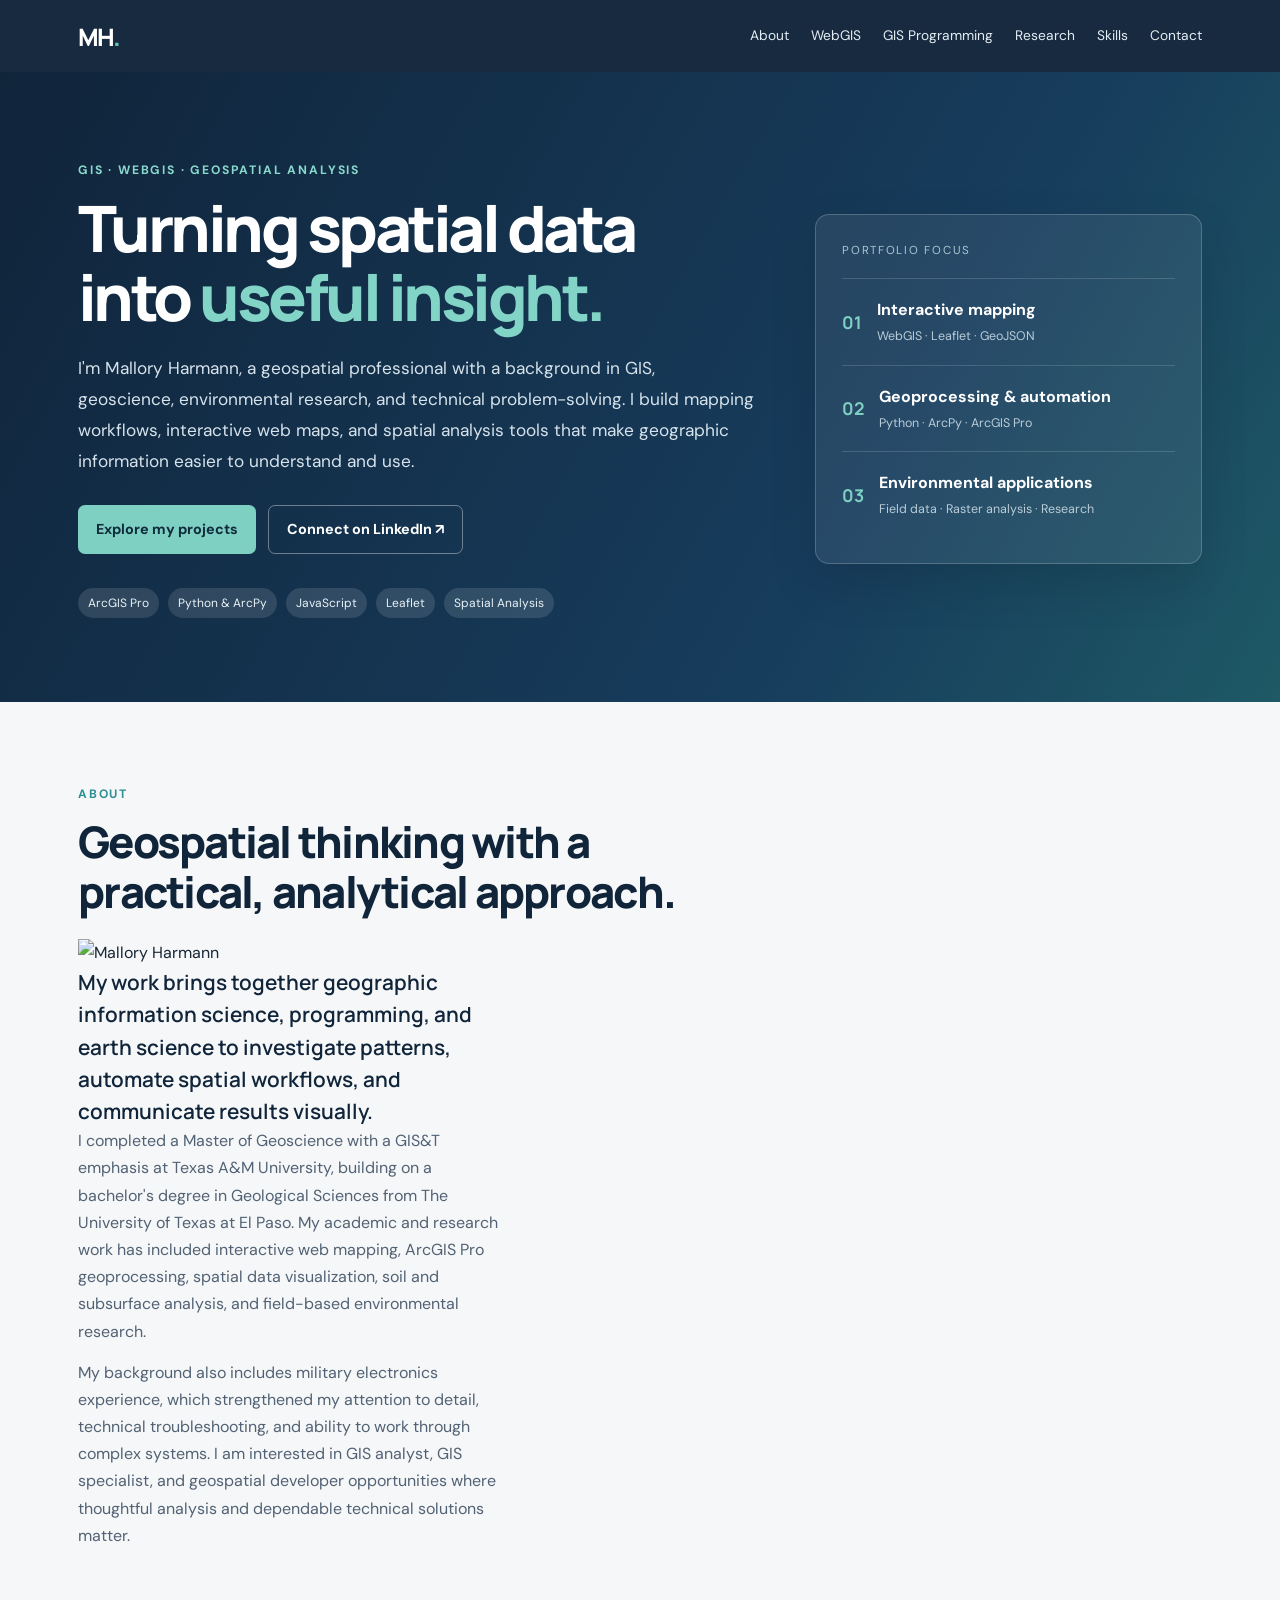
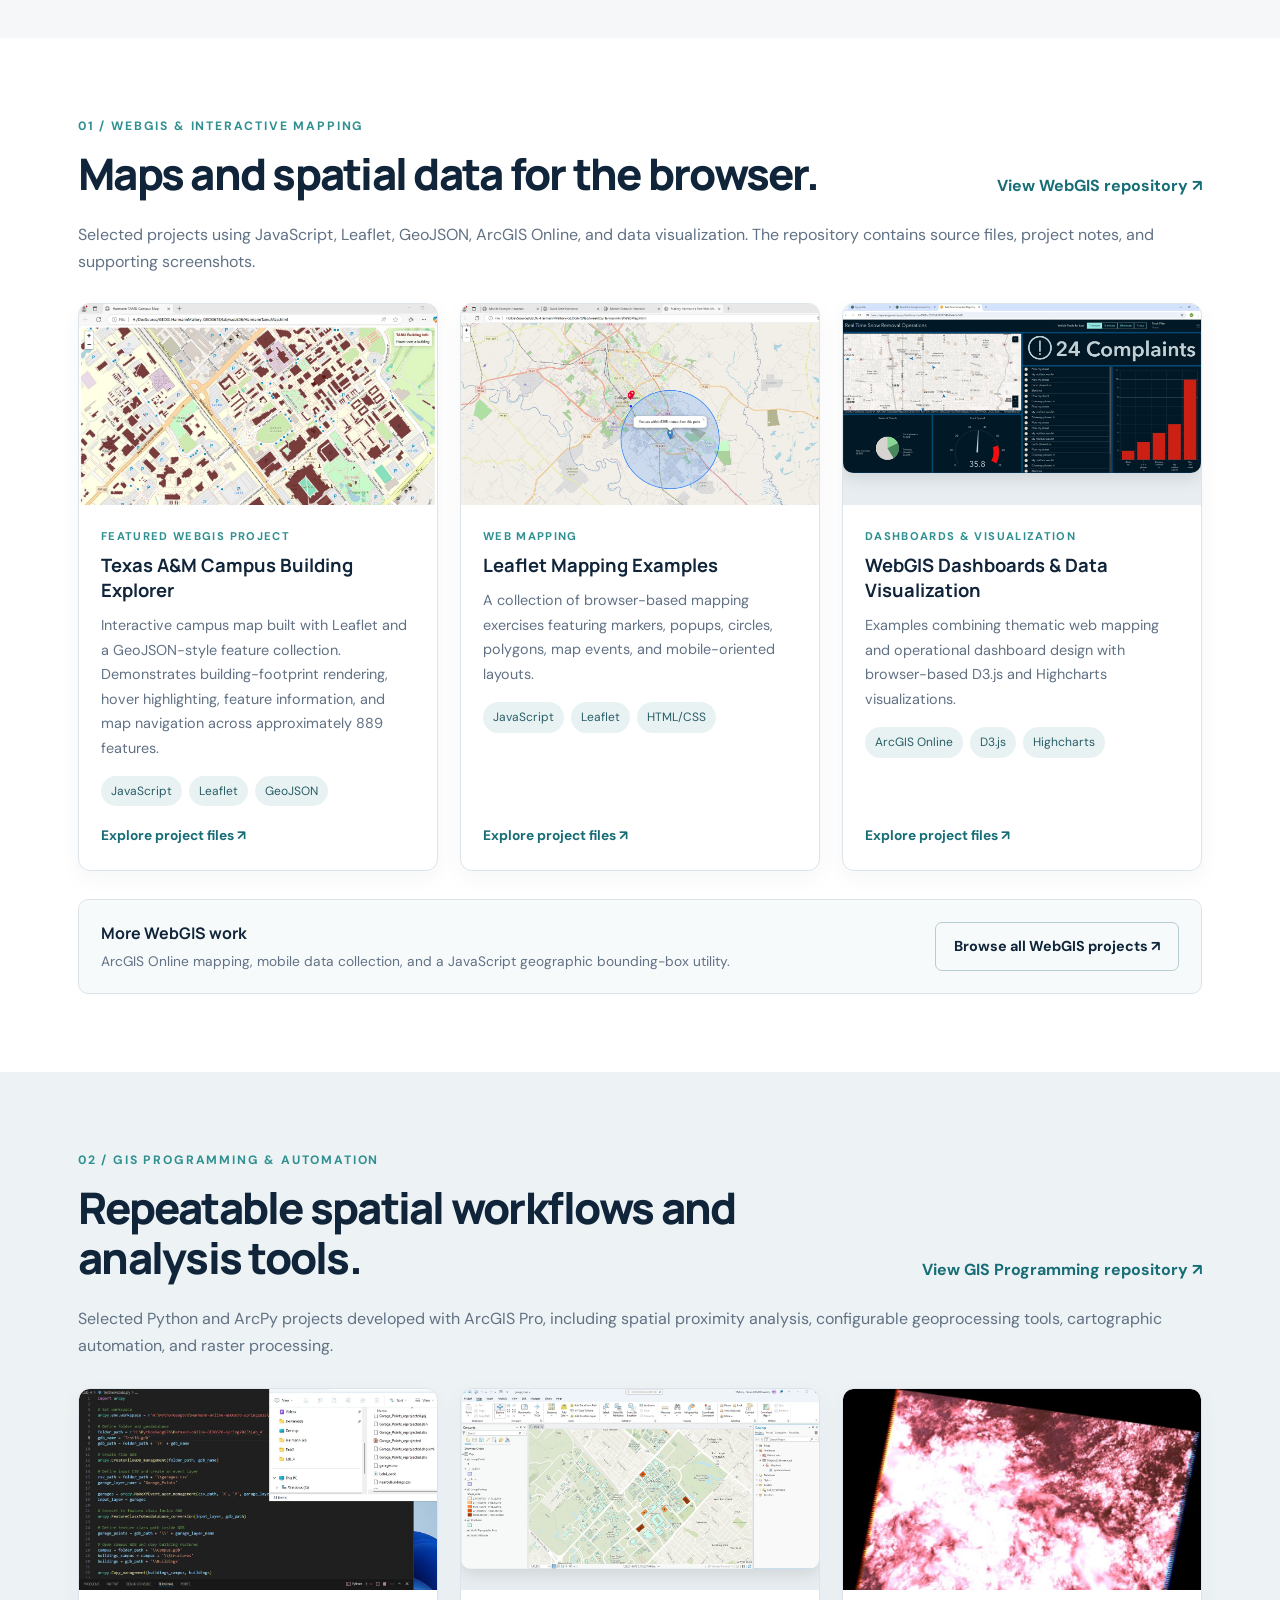
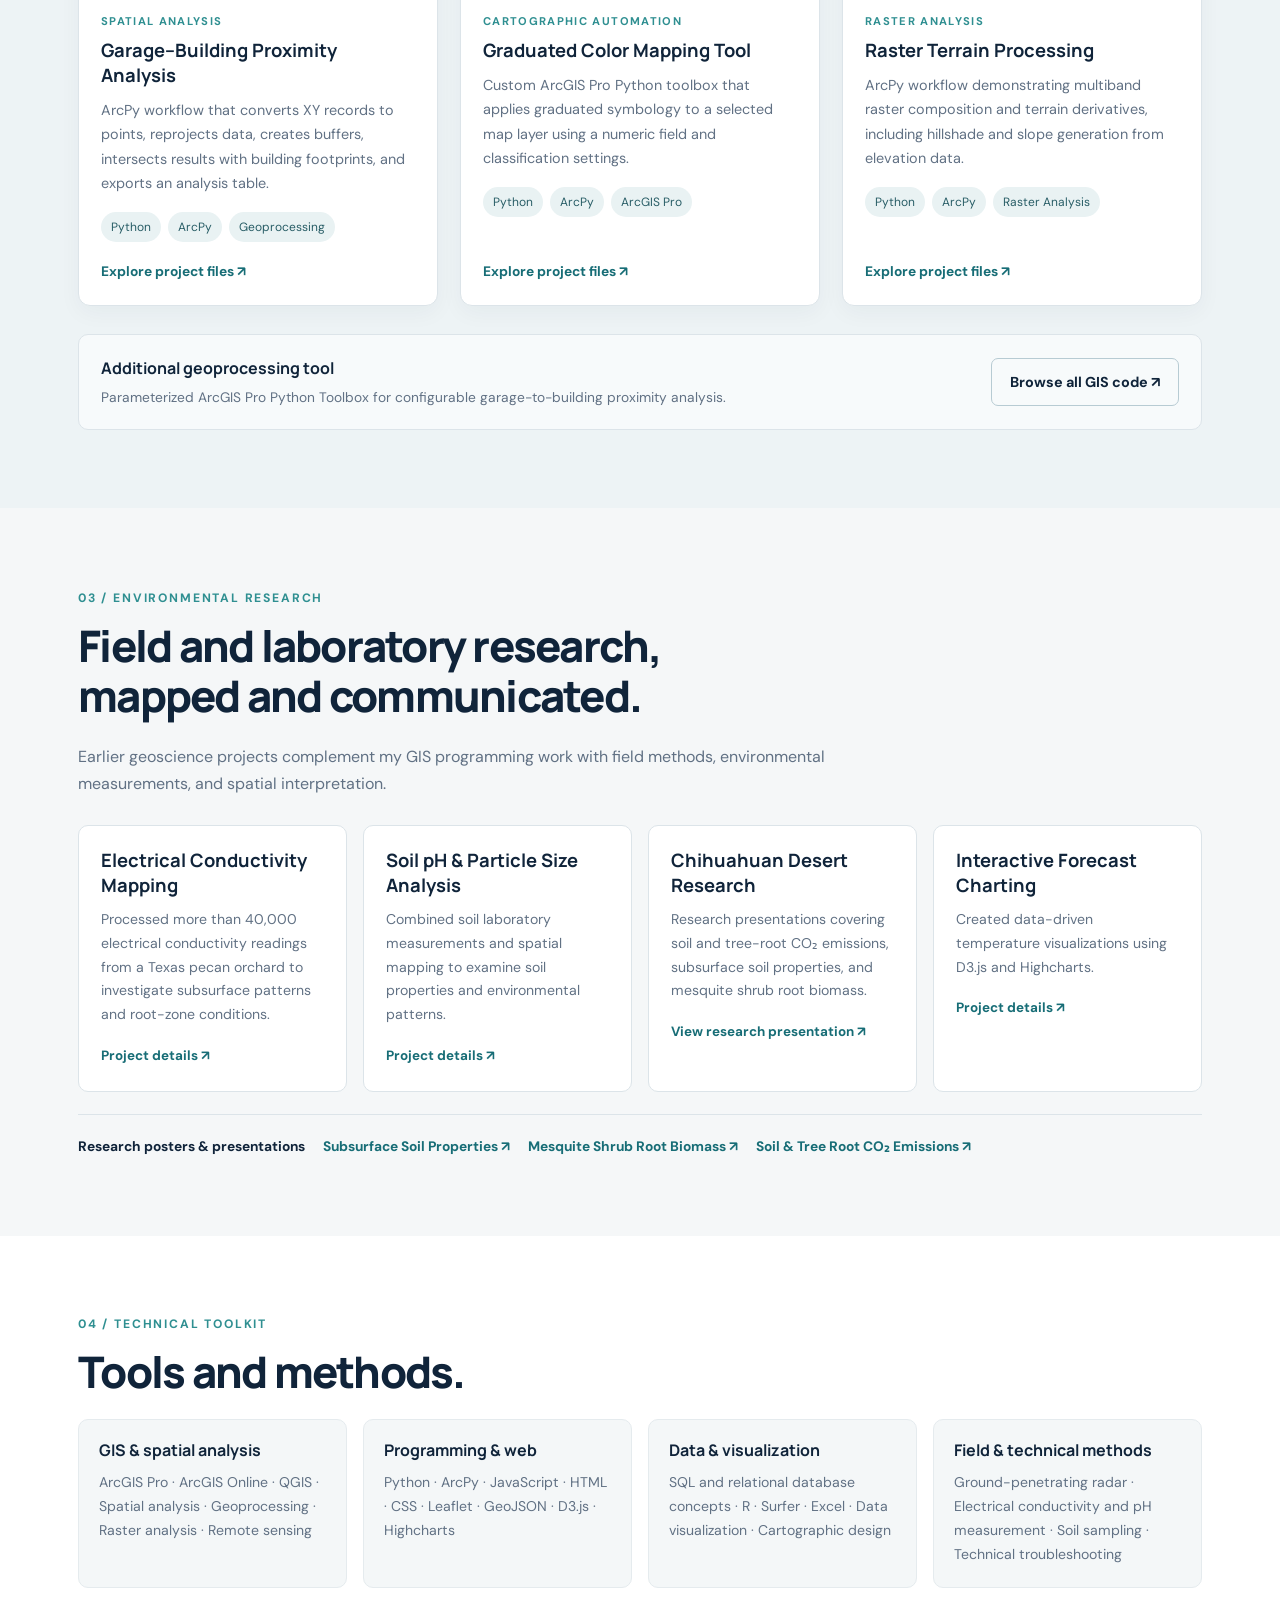
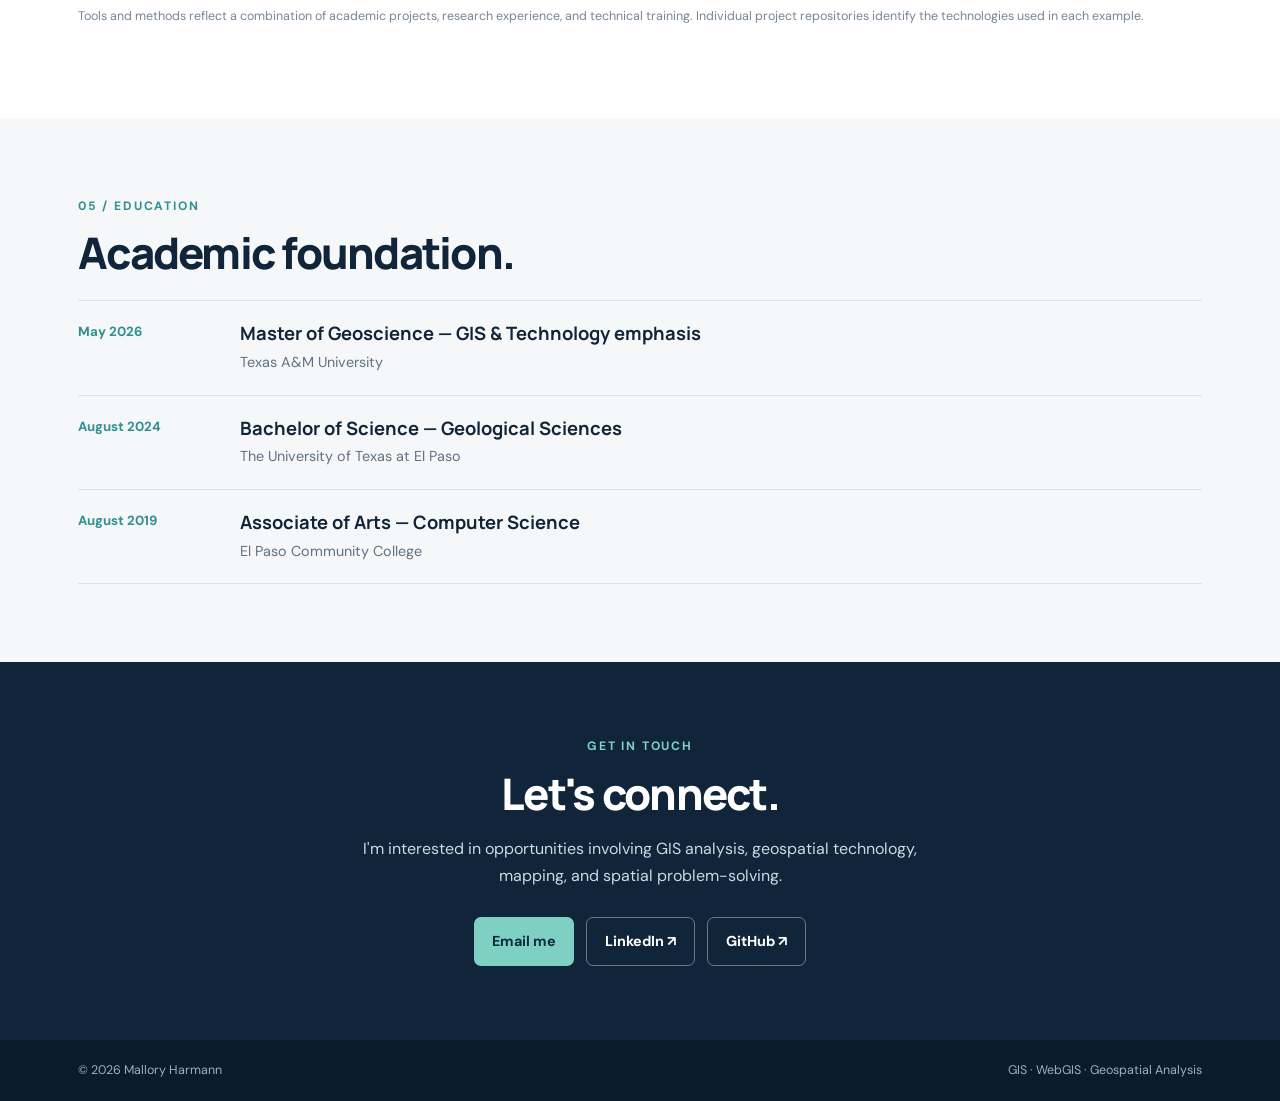
==== index.html @ a175f6d5 "Update index.html" ====
<!DOCTYPE html>
<html lang="en">
<head>
  <meta charset="UTF-8">
  <meta name="viewport" content="width=device-width, initial-scale=1.0">
  <meta name="description" content="Mallory Harmann's GIS, WebGIS, geospatial programming, and environmental research portfolio.">
  <meta name="theme-color" content="#10243a">
  <title>Mallory Harmann | GIS & Geospatial Portfolio</title>
  <link rel="stylesheet" href="style.css">
</head>
<body>
  <a class="skip-link" href="#main">Skip to content</a>
  <header class="site-header">
    <div class="header-inner">
      <a class="brand" href="index.html" aria-label="Mallory Harmann home">MH<span>.</span></a>
      <nav aria-label="Main navigation">
        <a href="#about">About</a>
        <a href="#webgis">WebGIS</a>
        <a href="#programming">GIS Programming</a>
        <a href="#research">Research</a>
        <a href="#skills">Skills</a>
        <a href="#contact">Contact</a>
      </nav>
    </div>
  </header>

  <main id="main">
    <section class="hero">
      <div class="hero-content">
        <p class="eyebrow">GIS · WebGIS · Geospatial Analysis</p>
        <h1>Turning spatial data into <span>useful insight.</span></h1>
        <p class="hero-copy">I'm Mallory Harmann, a geospatial professional with a background in GIS, geoscience, environmental research, and technical problem-solving. I build mapping workflows, interactive web maps, and spatial analysis tools that make geographic information easier to understand and use.</p>
        <div class="hero-actions">
          <a class="button button-primary" href="#webgis">Explore my projects</a>
          <a class="button button-secondary" href="https://www.linkedin.com/in/mallory-harmann-0740b8186" target="_blank" rel="noopener noreferrer">Connect on LinkedIn ↗</a>
        </div>
        <div class="hero-tags" aria-label="Core areas">
          <span>ArcGIS Pro</span><span>Python &amp; ArcPy</span><span>JavaScript</span><span>Leaflet</span><span>Spatial Analysis</span>
        </div>
      </div>
      <div class="hero-panel" aria-label="Portfolio focus areas">
        <div class="panel-kicker">Portfolio focus</div>
        <div class="focus-item"><span class="focus-number">01</span><div><strong>Interactive mapping</strong><small>WebGIS · Leaflet · GeoJSON</small></div></div>
        <div class="focus-item"><span class="focus-number">02</span><div><strong>Geoprocessing &amp; automation</strong><small>Python · ArcPy · ArcGIS Pro</small></div></div>
        <div class="focus-item"><span class="focus-number">03</span><div><strong>Environmental applications</strong><small>Field data · Raster analysis · Research</small></div></div>
      </div>
    </section>

    <section class="section about-section" id="about">
      <div class="section-heading">
        <p class="eyebrow">About</p>
        <h2>Geospatial thinking with a practical, analytical approach.</h2>
      </div>
      <div class="about-grid">
        <div class="about-intro">
          <img
            src="images/mallory.harmann.png"
            alt="Mallory Harmann"
            class="profile-photo"
          >
        <p class="lead">My work brings together geographic information science, programming, and earth science to investigate patterns, automate spatial workflows, and communicate results visually.</p>
        <div class="about-detail">
          <p>I completed a Master of Geoscience with a GIS&amp;T emphasis at Texas A&amp;M University, building on a bachelor's degree in Geological Sciences from The University of Texas at El Paso. My academic and research work has included interactive web mapping, ArcGIS Pro geoprocessing, spatial data visualization, soil and subsurface analysis, and field-based environmental research.</p>
          <p>My background also includes military electronics experience, which strengthened my attention to detail, technical troubleshooting, and ability to work through complex systems. I am interested in GIS analyst, GIS specialist, and geospatial developer opportunities where thoughtful analysis and dependable technical solutions matter.</p>
        </div>
      </div>
    </section>

    <section class="section portfolio-section" id="webgis">
      <div class="section-heading section-heading-row">
        <div><p class="eyebrow">01 / WebGIS &amp; interactive mapping</p><h2>Maps and spatial data for the browser.</h2></div>
        <a class="text-link" href="https://github.com/iammalloryrose/Mallory_Harmann_Webgis_Portfolio" target="_blank" rel="noopener noreferrer">View WebGIS repository ↗</a>
      </div>
      <p class="section-intro">Selected projects using JavaScript, Leaflet, GeoJSON, ArcGIS Online, and data visualization. The repository contains source files, project notes, and supporting screenshots.</p>
      <div class="project-grid">
        <article class="project-card project-card-featured">
          <a class="project-image" href="https://github.com/iammalloryrose/Mallory_Harmann_Webgis_Portfolio/tree/main/mallory-harmann-webgis-portfolio/projects/03-campus-building-explorer" target="_blank" rel="noopener noreferrer">
            <img src="images/portfolio/campus-building-explorer.jpg" alt="Interactive map showing Texas A&amp;M campus building footprints">
          </a>
          <div class="project-body"><p class="card-type">Featured WebGIS project</p><h3>Texas A&amp;M Campus Building Explorer</h3>
            <p>Interactive campus map built with Leaflet and a GeoJSON-style feature collection. Demonstrates building-footprint rendering, hover highlighting, feature information, and map navigation across approximately 889 features.</p>
            <div class="tech-list"><span>JavaScript</span><span>Leaflet</span><span>GeoJSON</span></div>
            <a class="card-link" href="https://github.com/iammalloryrose/Mallory_Harmann_Webgis_Portfolio/tree/main/mallory-harmann-webgis-portfolio/projects/03-campus-building-explorer" target="_blank" rel="noopener noreferrer">Explore project files ↗</a>
          </div>
        </article>
        <article class="project-card">
          <a class="project-image" href="https://github.com/iammalloryrose/Mallory_Harmann_Webgis_Portfolio/tree/main/mallory-harmann-webgis-portfolio/projects/02-leaflet-web-mapping" target="_blank" rel="noopener noreferrer">
            <img src="images/portfolio/leaflet-web-map.jpg" alt="Leaflet web map with interactive geographic features">
          </a>
          <div class="project-body"><p class="card-type">Web mapping</p><h3>Leaflet Mapping Examples</h3>
            <p>A collection of browser-based mapping exercises featuring markers, popups, circles, polygons, map events, and mobile-oriented layouts.</p>
            <div class="tech-list"><span>JavaScript</span><span>Leaflet</span><span>HTML/CSS</span></div>
            <a class="card-link" href="https://github.com/iammalloryrose/Mallory_Harmann_Webgis_Portfolio/tree/main/mallory-harmann-webgis-portfolio/projects/02-leaflet-web-mapping" target="_blank" rel="noopener noreferrer">Explore project files ↗</a>
          </div>
        </article>
        <article class="project-card">
          <a class="project-image" href="https://github.com/iammalloryrose/Mallory_Harmann_Webgis_Portfolio/tree/main/mallory-harmann-webgis-portfolio/projects/04-webgis-dashboards" target="_blank" rel="noopener noreferrer">
            <img src="images/portfolio/webgis-dashboard.jpg" alt="Snow removal operations dashboard with map and charts">
          </a>
          <div class="project-body"><p class="card-type">Dashboards &amp; visualization</p><h3>WebGIS Dashboards &amp; Data Visualization</h3>
            <p>Examples combining thematic web mapping and operational dashboard design with browser-based D3.js and Highcharts visualizations.</p>
            <div class="tech-list"><span>ArcGIS Online</span><span>D3.js</span><span>Highcharts</span></div>
            <a class="card-link" href="https://github.com/iammalloryrose/Mallory_Harmann_Webgis_Portfolio/tree/main/mallory-harmann-webgis-portfolio/projects/04-webgis-dashboards" target="_blank" rel="noopener noreferrer">Explore project files ↗</a>
          </div>
        </article>
      </div>
      <div class="repo-strip"><div><strong>More WebGIS work</strong><p>ArcGIS Online mapping, mobile data collection, and a JavaScript geographic bounding-box utility.</p></div><a class="button button-outline" href="https://github.com/iammalloryrose/Mallory_Harmann_Webgis_Portfolio" target="_blank" rel="noopener noreferrer">Browse all WebGIS projects ↗</a></div>
    </section>

    <section class="section programming-section" id="programming">
      <div class="section-heading section-heading-row">
        <div><p class="eyebrow">02 / GIS programming &amp; automation</p><h2>Repeatable spatial workflows and analysis tools.</h2></div>
        <a class="text-link" href="https://github.com/iammalloryrose/Mallory_Harmann_GIS_Programming" target="_blank" rel="noopener noreferrer">View GIS Programming repository ↗</a>
      </div>
      <p class="section-intro">Selected Python and ArcPy projects developed with ArcGIS Pro, including spatial proximity analysis, configurable geoprocessing tools, cartographic automation, and raster processing.</p>
      <div class="project-grid">
        <article class="project-card">
          <a class="project-image" href="https://github.com/iammalloryrose/Mallory_Harmann_GIS_Programming/tree/main/mallory-harmann-gis-programming/projects/01-garage-building-proximity" target="_blank" rel="noopener noreferrer">
            <img src="images/portfolio/garage-proximity-analysis.jpg" alt="ArcGIS Pro garage-to-building proximity analysis results">
          </a>
          <div class="project-body"><p class="card-type">Spatial analysis</p><h3>Garage–Building Proximity Analysis</h3>
            <p>ArcPy workflow that converts XY records to points, reprojects data, creates buffers, intersects results with building footprints, and exports an analysis table.</p>
            <div class="tech-list"><span>Python</span><span>ArcPy</span><span>Geoprocessing</span></div>
            <a class="card-link" href="https://github.com/iammalloryrose/Mallory_Harmann_GIS_Programming/tree/main/mallory-harmann-gis-programming/projects/01-garage-building-proximity" target="_blank" rel="noopener noreferrer">Explore project files ↗</a>
          </div>
        </article>
        <article class="project-card">
          <a class="project-image" href="https://github.com/iammalloryrose/Mallory_Harmann_GIS_Programming/tree/main/mallory-harmann-gis-programming/projects/03-graduated-color-mapping" target="_blank" rel="noopener noreferrer">
            <img src="images/portfolio/graduated-color-mapping.jpg" alt="Graduated color map created in ArcGIS Pro">
          </a>
          <div class="project-body"><p class="card-type">Cartographic automation</p><h3>Graduated Color Mapping Tool</h3>
            <p>Custom ArcGIS Pro Python toolbox that applies graduated symbology to a selected map layer using a numeric field and classification settings.</p>
            <div class="tech-list"><span>Python</span><span>ArcPy</span><span>ArcGIS Pro</span></div>
            <a class="card-link" href="https://github.com/iammalloryrose/Mallory_Harmann_GIS_Programming/tree/main/mallory-harmann-gis-programming/projects/03-graduated-color-mapping" target="_blank" rel="noopener noreferrer">Explore project files ↗</a>
          </div>
        </article>
        <article class="project-card">
          <a class="project-image" href="https://github.com/iammalloryrose/Mallory_Harmann_GIS_Programming/tree/main/mallory-harmann-gis-programming/projects/04-raster-terrain-processing" target="_blank" rel="noopener noreferrer">
            <img src="images/portfolio/raster-terrain-processing.jpg" alt="Raster terrain processing result from ArcGIS Pro">
          </a>
          <div class="project-body"><p class="card-type">Raster analysis</p><h3>Raster Terrain Processing</h3>
            <p>ArcPy workflow demonstrating multiband raster composition and terrain derivatives, including hillshade and slope generation from elevation data.</p>
            <div class="tech-list"><span>Python</span><span>ArcPy</span><span>Raster Analysis</span></div>
            <a class="card-link" href="https://github.com/iammalloryrose/Mallory_Harmann_GIS_Programming/tree/main/mallory-harmann-gis-programming/projects/04-raster-terrain-processing" target="_blank" rel="noopener noreferrer">Explore project files ↗</a>
          </div>
        </article>
      </div>
      <div class="repo-strip"><div><strong>Additional geoprocessing tool</strong><p>Parameterized ArcGIS Pro Python Toolbox for configurable garage-to-building proximity analysis.</p></div><a class="button button-outline" href="https://github.com/iammalloryrose/Mallory_Harmann_GIS_Programming" target="_blank" rel="noopener noreferrer">Browse all GIS code ↗</a></div>
    </section>

    <section class="section research-section" id="research">
      <div class="section-heading"><p class="eyebrow">03 / Environmental research</p><h2>Field and laboratory research, mapped and communicated.</h2></div>
      <p class="section-intro">Earlier geoscience projects complement my GIS programming work with field methods, environmental measurements, and spatial interpretation.</p>
      <div class="research-grid">
        <article class="research-card"><h3>Electrical Conductivity Mapping</h3><p>Processed more than 40,000 electrical conductivity readings from a Texas pecan orchard to investigate subsurface patterns and root-zone conditions.</p><a href="conductivity-mapping.html">Project details ↗</a></article>
        <article class="research-card"><h3>Soil pH &amp; Particle Size Analysis</h3><p>Combined soil laboratory measurements and spatial mapping to examine soil properties and environmental patterns.</p><a href="soil-analysis.html">Project details ↗</a></article>
        <article class="research-card"><h3>Chihuahuan Desert Research</h3><p>Research presentations covering soil and tree-root CO₂ emissions, subsurface soil properties, and mesquite shrub root biomass.</p><a href="presentation-co2-emissions.html">View research presentation ↗</a></article>
        <article class="research-card"><h3>Interactive Forecast Charting</h3><p>Created data-driven temperature visualizations using D3.js and Highcharts.</p><a href="forecast-charting.html">Project details ↗</a></article>
      </div>
      <div class="presentation-links"><strong>Research posters &amp; presentations</strong><a href="presentation-soil-analysis.html">Subsurface Soil Properties ↗</a><a href="presentation-mesquite-roots.html">Mesquite Shrub Root Biomass ↗</a><a href="presentation-co2-emissions.html">Soil &amp; Tree Root CO₂ Emissions ↗</a></div>
    </section>

    <section class="section skills-section" id="skills">
      <div class="section-heading"><p class="eyebrow">04 / Technical toolkit</p><h2>Tools and methods.</h2></div>
      <div class="skills-grid">
        <div class="skill-group"><h3>GIS &amp; spatial analysis</h3><p>ArcGIS Pro · ArcGIS Online · QGIS · Spatial analysis · Geoprocessing · Raster analysis · Remote sensing</p></div>
        <div class="skill-group"><h3>Programming &amp; web</h3><p>Python · ArcPy · JavaScript · HTML · CSS · Leaflet · GeoJSON · D3.js · Highcharts</p></div>
        <div class="skill-group"><h3>Data &amp; visualization</h3><p>SQL and relational database concepts · R · Surfer · Excel · Data visualization · Cartographic design</p></div>
        <div class="skill-group"><h3>Field &amp; technical methods</h3><p>Ground-penetrating radar · Electrical conductivity and pH measurement · Soil sampling · Technical troubleshooting</p></div>
      </div>
      <p class="skills-note">Tools and methods reflect a combination of academic projects, research experience, and technical training. Individual project repositories identify the technologies used in each example.</p>
    </section>

    <section class="section education-section" id="education">
      <div class="section-heading"><p class="eyebrow">05 / Education</p><h2>Academic foundation.</h2></div>
      <div class="education-list">
        <div><span class="education-date">May 2026</span><div><h3>Master of Geoscience — GIS &amp; Technology emphasis</h3><p>Texas A&amp;M University</p></div></div>
        <div><span class="education-date">August 2024</span><div><h3>Bachelor of Science — Geological Sciences</h3><p>The University of Texas at El Paso</p></div></div>
        <div><span class="education-date">August 2019</span><div><h3>Associate of Arts — Computer Science</h3><p>El Paso Community College</p></div></div>
      </div>
    </section>

    <section class="contact-section" id="contact">
      <p class="eyebrow">Get in touch</p><h2>Let's connect.</h2>
      <p>I'm interested in opportunities involving GIS analysis, geospatial technology, mapping, and spatial problem-solving.</p>
      <div class="contact-actions">
        <a class="button button-primary" href="mailto:Mallory.Harmann@proton.me">Email me</a>
        <a class="button button-secondary" href="https://www.linkedin.com/in/mallory-harmann-0740b8186" target="_blank" rel="noopener noreferrer">LinkedIn ↗</a>
        <a class="button button-secondary" href="https://github.com/iammalloryrose" target="_blank" rel="noopener noreferrer">GitHub ↗</a>
      </div>
    </section>
  </main>
  <footer class="site-footer"><p>© 2026 Mallory Harmann</p><p>GIS · WebGIS · Geospatial Analysis</p></footer>
</body>
</html>
---- style.css ----
@import url('https://fonts.googleapis.com/css2?family=DM+Sans:wght@400;500;600;700&family=Manrope:wght@400;500;600;700;800&display=swap');
:root{--navy:#10243a;--navy2:#183b5b;--teal:#2f8f91;--mint:#dff1ed;--ink:#182635;--muted:#617184;--paper:#f5f7f8;--white:#fff;--line:#dce4e9;--shadow:0 16px 40px rgba(16,36,58,.09)}
*{box-sizing:border-box}html{scroll-behavior:smooth;scroll-padding-top:88px}body{margin:0;background:var(--paper);color:var(--ink);font-family:'DM Sans',Arial,sans-serif;line-height:1.7}a{color:inherit}.skip-link{position:absolute;left:-9999px;top:auto}.skip-link:focus{left:1rem;top:1rem;z-index:100;background:#fff;padding:.75rem}
.site-header{position:sticky;top:0;z-index:20;background:rgba(16,36,58,.97);backdrop-filter:blur(12px);color:#fff}.header-inner{max-width:1180px;margin:auto;padding:0 28px;min-height:72px;display:flex;align-items:center;justify-content:space-between;gap:24px}.brand{font:800 1.5rem 'Manrope',sans-serif;text-decoration:none;letter-spacing:-.08em}.brand span{color:#65c2b7}.site-header nav{display:flex;gap:22px;flex-wrap:wrap}.site-header nav a{font-size:.86rem;color:#e4edf4;text-decoration:none}.site-header nav a:hover{color:#79d1c5}
.hero{background:linear-gradient(120deg,#10243a 0%,#173d5d 68%,#1e5965 100%);color:#fff;padding:88px max(28px,calc((100vw - 1124px)/2)) 84px;display:grid;grid-template-columns:minmax(0,1.4fr) minmax(280px,.8fr);gap:60px;align-items:center}.hero-content{max-width:690px}.eyebrow{margin:0 0 12px;color:var(--teal);font-size:.76rem;font-weight:700;letter-spacing:.15em;text-transform:uppercase}.hero .eyebrow{color:#8ad9cd}.hero h1{font:800 clamp(2.7rem,5vw,4.6rem)/1.08 'Manrope',sans-serif;letter-spacing:-.055em;margin:0 0 22px}.hero h1 span{color:#82d4c6}.hero-copy{font-size:1.08rem;line-height:1.8;color:#d6e3ec;max-width:680px}.hero-actions,.contact-actions{display:flex;gap:12px;flex-wrap:wrap;margin-top:28px}.button{display:inline-flex;align-items:center;justify-content:center;padding:11px 18px;border-radius:7px;text-decoration:none;font-weight:700;font-size:.9rem;transition:transform .2s,background .2s}.button:hover{transform:translateY(-2px)}.button-primary{background:#7ed0c3;color:#102b3b}.button-secondary{border:1px solid rgba(255,255,255,.38);color:#fff}.button-outline{border:1px solid #b7cbd3;color:var(--navy);white-space:nowrap}.hero-tags{display:flex;gap:9px;flex-wrap:wrap;margin-top:34px}.hero-tags span,.tech-list span{font-size:.75rem;padding:5px 10px;border-radius:99px;background:rgba(255,255,255,.12);color:#e8f3f6}.hero-panel{border:1px solid rgba(255,255,255,.2);background:rgba(255,255,255,.07);padding:26px;border-radius:14px;box-shadow:0 20px 50px rgba(0,0,0,.12)}.panel-kicker{font-size:.72rem;text-transform:uppercase;letter-spacing:.15em;color:#a7c7d1;margin-bottom:18px}.focus-item{display:flex;align-items:center;gap:15px;padding:17px 0;border-top:1px solid rgba(255,255,255,.15)}.focus-number{font:700 1.1rem 'Manrope';color:#7ed0c3}.focus-item strong,.focus-item small{display:block}.focus-item small{color:#b9ccd8;font-size:.78rem;margin-top:3px}
.section{max-width:1180px;margin:0 auto;padding:78px 28px}.section-heading{max-width:700px;margin-bottom:22px}.section-heading h2,.contact-section h2{font:800 clamp(1.9rem,3.4vw,2.8rem)/1.15 'Manrope',sans-serif;letter-spacing:-.04em;color:var(--navy);margin:0}.section-heading-row{max-width:none;display:flex;align-items:end;justify-content:space-between;gap:20px}.text-link,.card-link,.research-card a,.presentation-links a{color:#176d76;font-weight:700;text-decoration:none}.text-link{white-space:nowrap}.text-link:hover,.card-link:hover,.research-card a:hover,.presentation-links a:hover{text-decoration:underline}.about-section{padding-top:82px;padding-bottom:75px}.about-grid{display:grid;grid-template-columns:.8fr 1.2fr;gap:54px}.lead{font:600 1.3rem/1.55 'Manrope';color:var(--navy);margin:0}.about-detail p{margin:0 0 14px;color:#526274}.portfolio-section{max-width:none;background:#fff}.portfolio-section>.section-heading,.portfolio-section>.section-intro,.portfolio-section>.project-grid,.portfolio-section>.repo-strip,.programming-section>.section-heading,.programming-section>.section-intro,.programming-section>.project-grid,.programming-section>.repo-strip{max-width:1124px;margin-left:auto;margin-right:auto}.section-intro{max-width:780px;color:var(--muted);margin:0 auto 28px 0}.project-grid{display:grid;grid-template-columns:repeat(3,minmax(0,1fr));gap:22px}.project-card{background:#fff;border:1px solid var(--line);border-radius:12px;overflow:hidden;box-shadow:0 7px 22px rgba(16,36,58,.045);display:flex;flex-direction:column}.programming-section .project-card{background:#fff}.project-image{display:block;aspect-ratio:16/9;background:#e7edf0;overflow:hidden}.project-image img{display:block;width:100%;height:100%;object-fit:cover;transition:transform .35s}.project-image:hover img{transform:scale(1.035)}.project-body{padding:22px;display:flex;flex-direction:column;align-items:flex-start;flex:1}.card-type{margin:0 0 7px;color:var(--teal);font-size:.7rem;font-weight:700;letter-spacing:.12em;text-transform:uppercase}.project-body h3,.research-card h3,.skill-group h3,.education-list h3{font:700 1.15rem/1.35 'Manrope';color:var(--navy);margin:0 0 10px}.project-body>p:not(.card-type){font-size:.9rem;color:var(--muted);margin:0 0 16px}.tech-list{display:flex;gap:7px;flex-wrap:wrap;margin:0 0 18px}.tech-list span{background:#e9f2f3;color:#285d66}.card-link{font-size:.86rem;margin-top:auto}.repo-strip{margin-top:28px;padding:20px 22px;border:1px solid var(--line);border-radius:10px;display:flex;align-items:center;justify-content:space-between;gap:20px;background:#f7fafb}.repo-strip strong{font:700 1rem 'Manrope';color:var(--navy)}.repo-strip p{margin:3px 0 0;color:var(--muted);font-size:.86rem}
.programming-section{max-width:none;background:#edf3f5}.research-section{padding-top:80px}.research-grid{display:grid;grid-template-columns:repeat(4,minmax(0,1fr));gap:16px}.research-card{padding:22px;background:#fff;border:1px solid var(--line);border-radius:10px}.research-card p{font-size:.88rem;color:var(--muted);margin:0 0 14px}.research-card a{font-size:.84rem}.presentation-links{display:flex;gap:18px;flex-wrap:wrap;margin-top:22px;padding-top:20px;border-top:1px solid var(--line);font-size:.86rem}.presentation-links strong{color:var(--navy)}
.skills-section{max-width:none;background:#fff}.skills-section>.section-heading,.skills-section>.skills-grid,.skills-section>.skills-note{max-width:1124px;margin-left:auto;margin-right:auto}.skills-grid{display:grid;grid-template-columns:repeat(4,minmax(0,1fr));gap:16px}.skill-group{padding:20px;border-radius:10px;background:#f4f7f8;border:1px solid #e5ebee}.skill-group h3{font-size:1rem}.skill-group p{font-size:.88rem;color:var(--muted);margin:0}.skills-note{font-size:.78rem;color:#778595;margin-top:18px}
.education-list{border-top:1px solid var(--line)}.education-list>div{display:grid;grid-template-columns:140px 1fr;gap:22px;padding:20px 0;border-bottom:1px solid var(--line)}.education-date{font-size:.83rem;font-weight:700;color:var(--teal)}.education-list h3{margin:0 0 4px}.education-list p{margin:0;color:var(--muted);font-size:.9rem}
.contact-section{background:var(--navy);color:#fff;text-align:center;padding:74px 24px}.contact-section .eyebrow{color:#80d2c4}.contact-section h2{color:#fff}.contact-section>p:not(.eyebrow){max-width:620px;margin:16px auto;color:#cbd9e2}.contact-actions{justify-content:center}.site-footer{display:flex;justify-content:space-between;gap:20px;padding:20px max(28px,calc((100vw - 1124px)/2));background:#0b1b2b;color:#9eafbd;font-size:.78rem}.site-footer p{margin:0}
/* Existing project detail pages */
body:not(:has(.hero))>header{max-width:1180px;margin:0 auto;background:var(--navy);color:#fff;padding:28px;border-radius:0 0 12px 12px}body:not(:has(.hero))>header h1{font:700 1.8rem 'Manrope'}body:not(:has(.hero))>header nav a{color:#9edbd2}body:not(:has(.hero))>main{max-width:980px;margin:35px auto;background:#fff;padding:34px;border-radius:12px;box-shadow:var(--shadow)}body:not(:has(.hero))>main h2{color:var(--navy);font-family:'Manrope'}body:not(:has(.hero))>footer{text-align:center;color:var(--muted);padding:25px}
@media(max-width:900px){.hero{grid-template-columns:1fr;gap:32px;padding-top:65px}.hero-panel{max-width:620px}.project-grid{grid-template-columns:repeat(2,minmax(0,1fr))}.research-grid,.skills-grid{grid-template-columns:repeat(2,minmax(0,1fr))}.about-grid{gap:28px}}
@media(max-width:620px){.header-inner{align-items:flex-start;flex-direction:column;padding:14px 20px;gap:8px}.site-header nav{gap:8px 15px}.site-header nav a{font-size:.78rem}.hero{padding:54px 22px}.section{padding:56px 20px}.section-heading-row{align-items:flex-start;flex-direction:column}.about-grid{grid-template-columns:1fr}.project-grid,.research-grid,.skills-grid{grid-template-columns:1fr}.repo-strip{align-items:flex-start;flex-direction:column}.education-list>div{grid-template-columns:1fr;gap:4px}.site-footer{flex-direction:column;padding:20px}.hero h1{font-size:2.65rem}}
@media(prefers-reduced-motion:reduce){html{scroll-behavior:auto}*,*::before,*::after{transition:none!important}}
project-image {
  width: 100%;
  max-width: 950px;
  margin: 25px auto 35px;
  text-align: center;
}

.project-image img {
  display: block;
  width: 100%;
  height: auto;
  max-height: 700px;
  object-fit: contain;
  border-radius: 10px;
  box-shadow: 0 4px 18px rgba(0, 0, 0, 0.12);
}
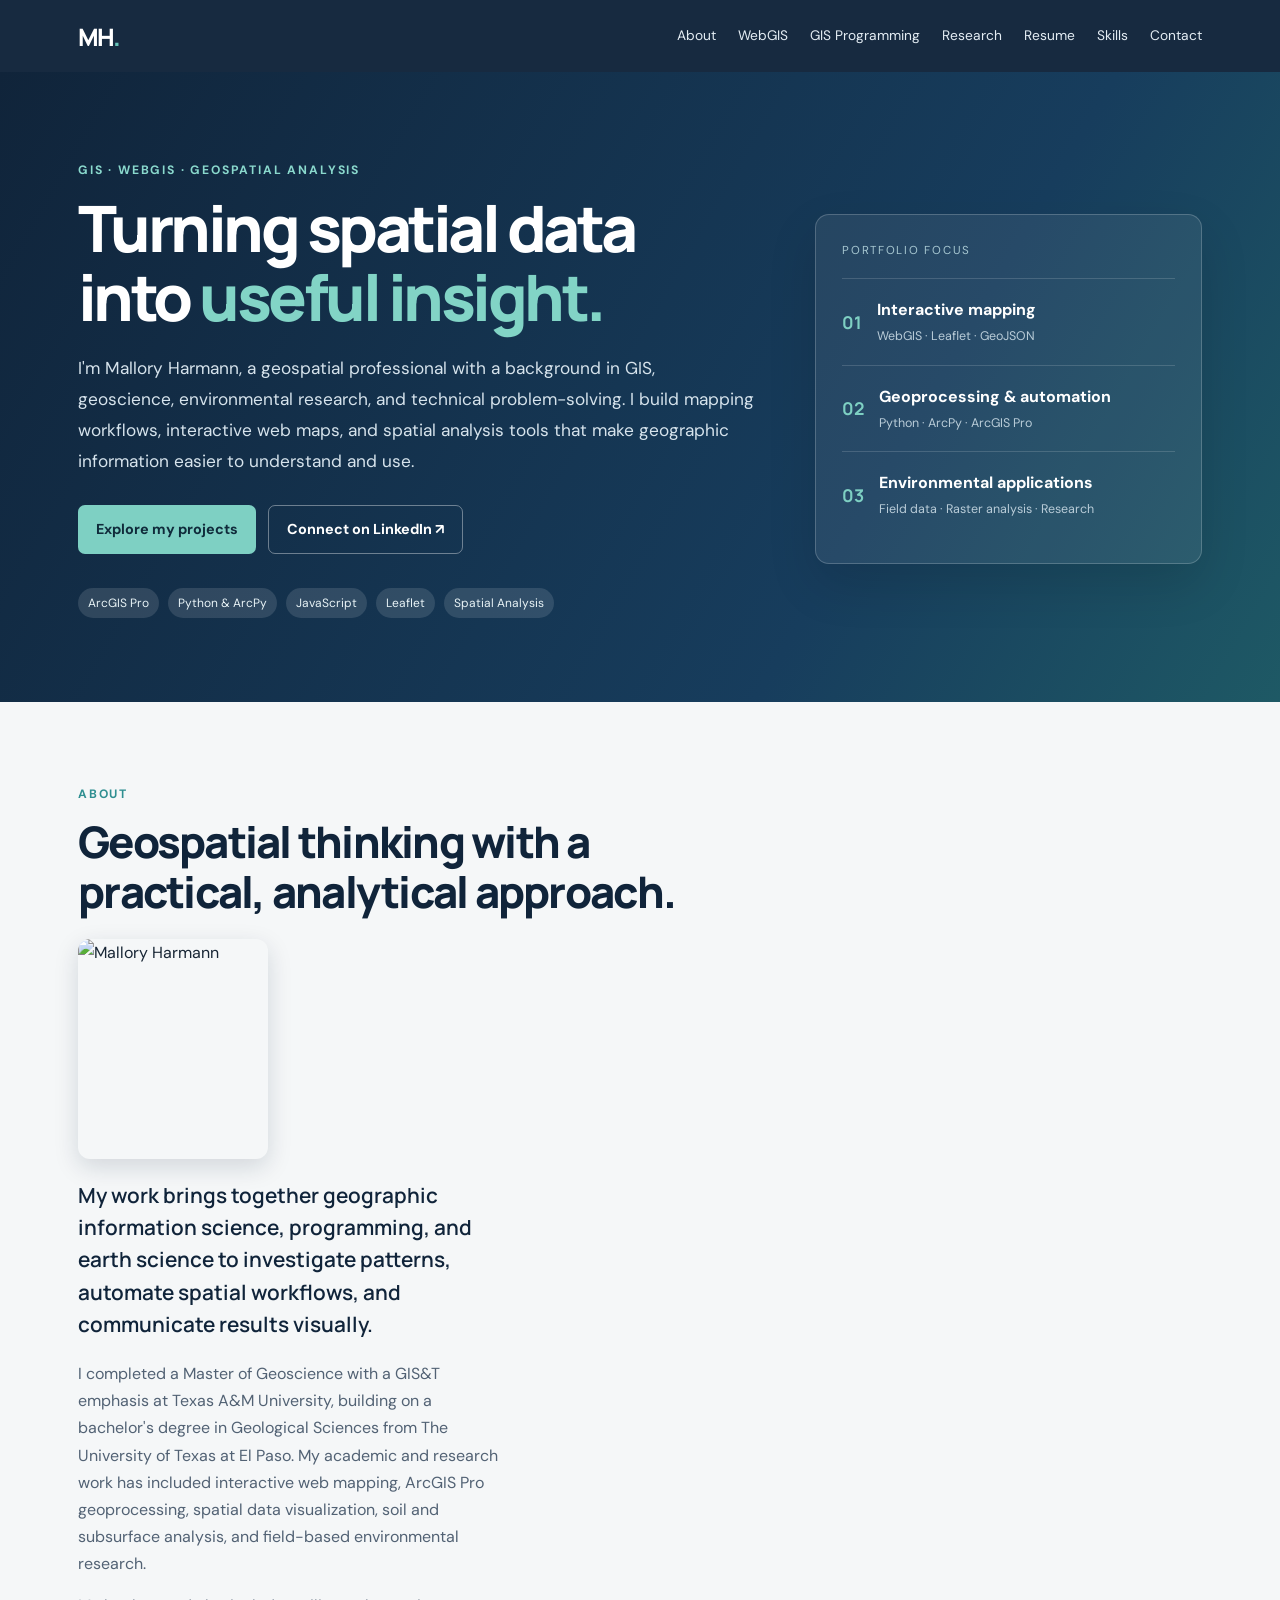
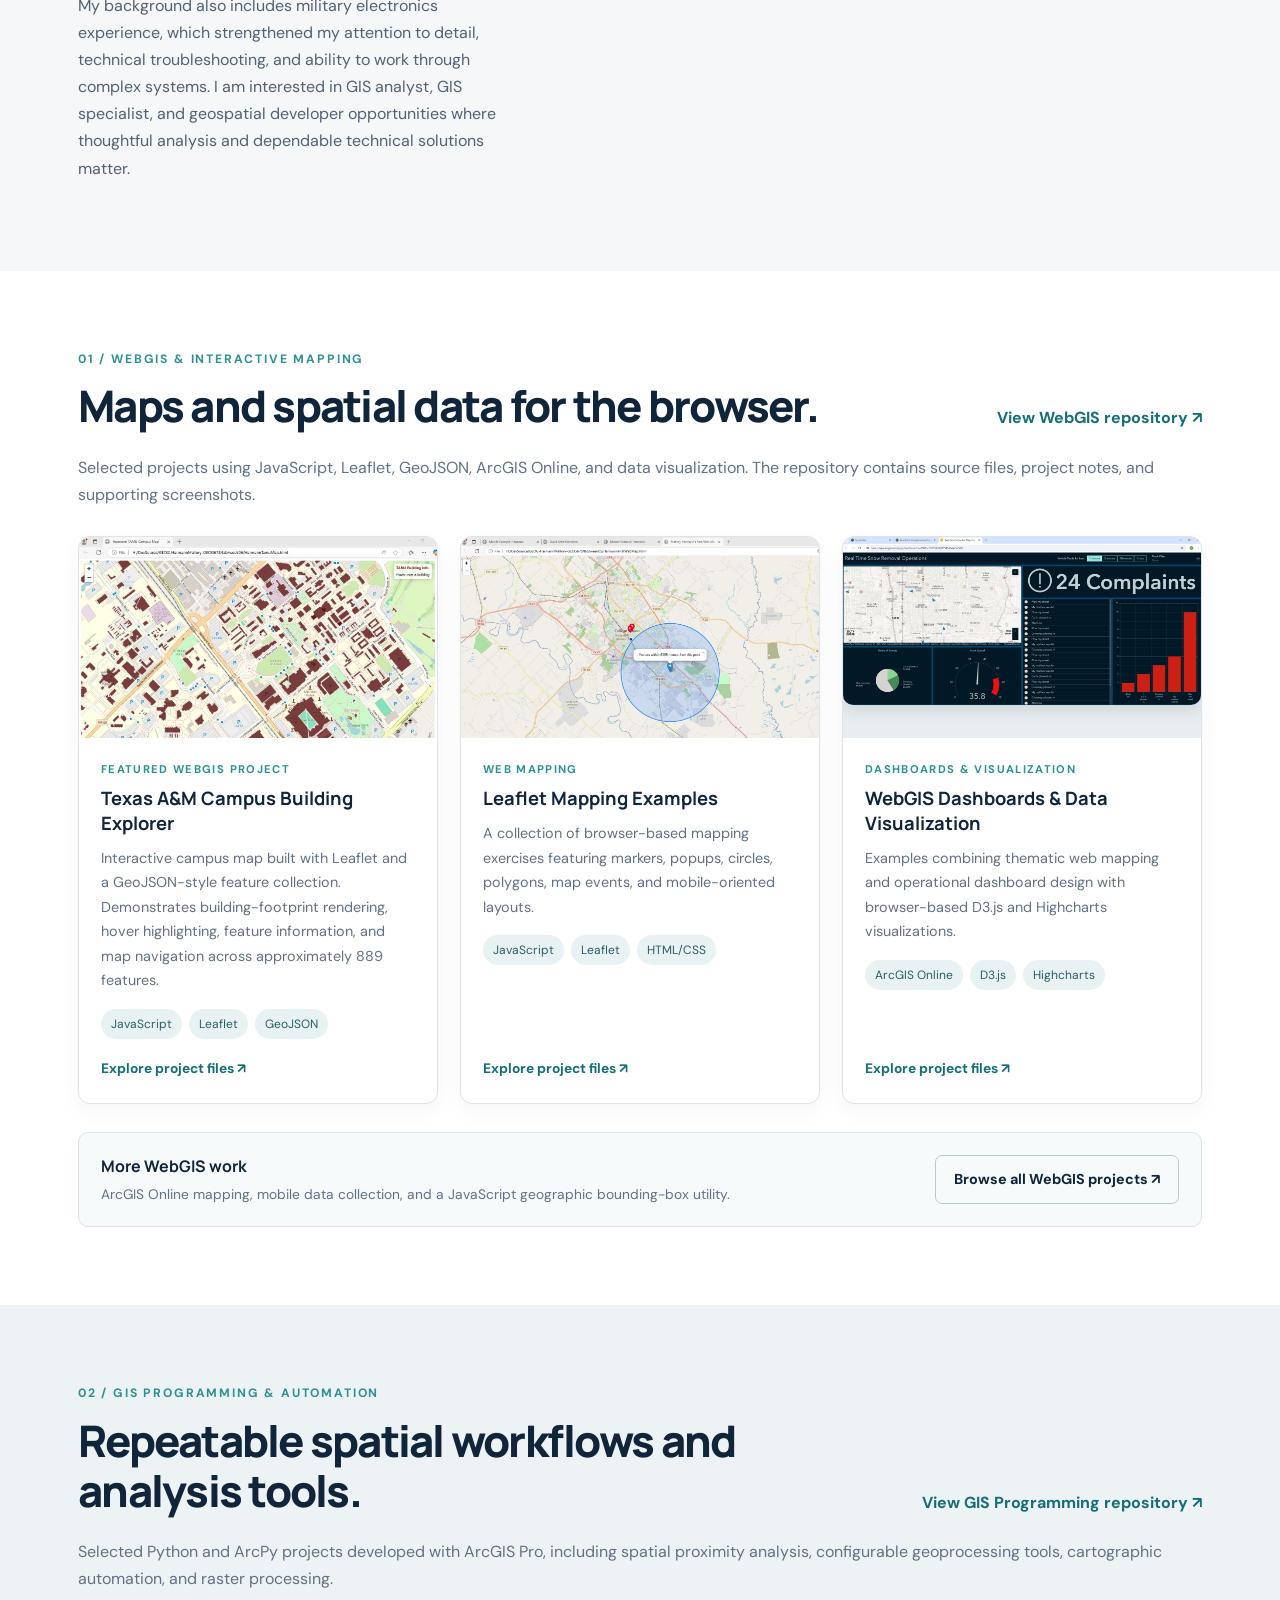
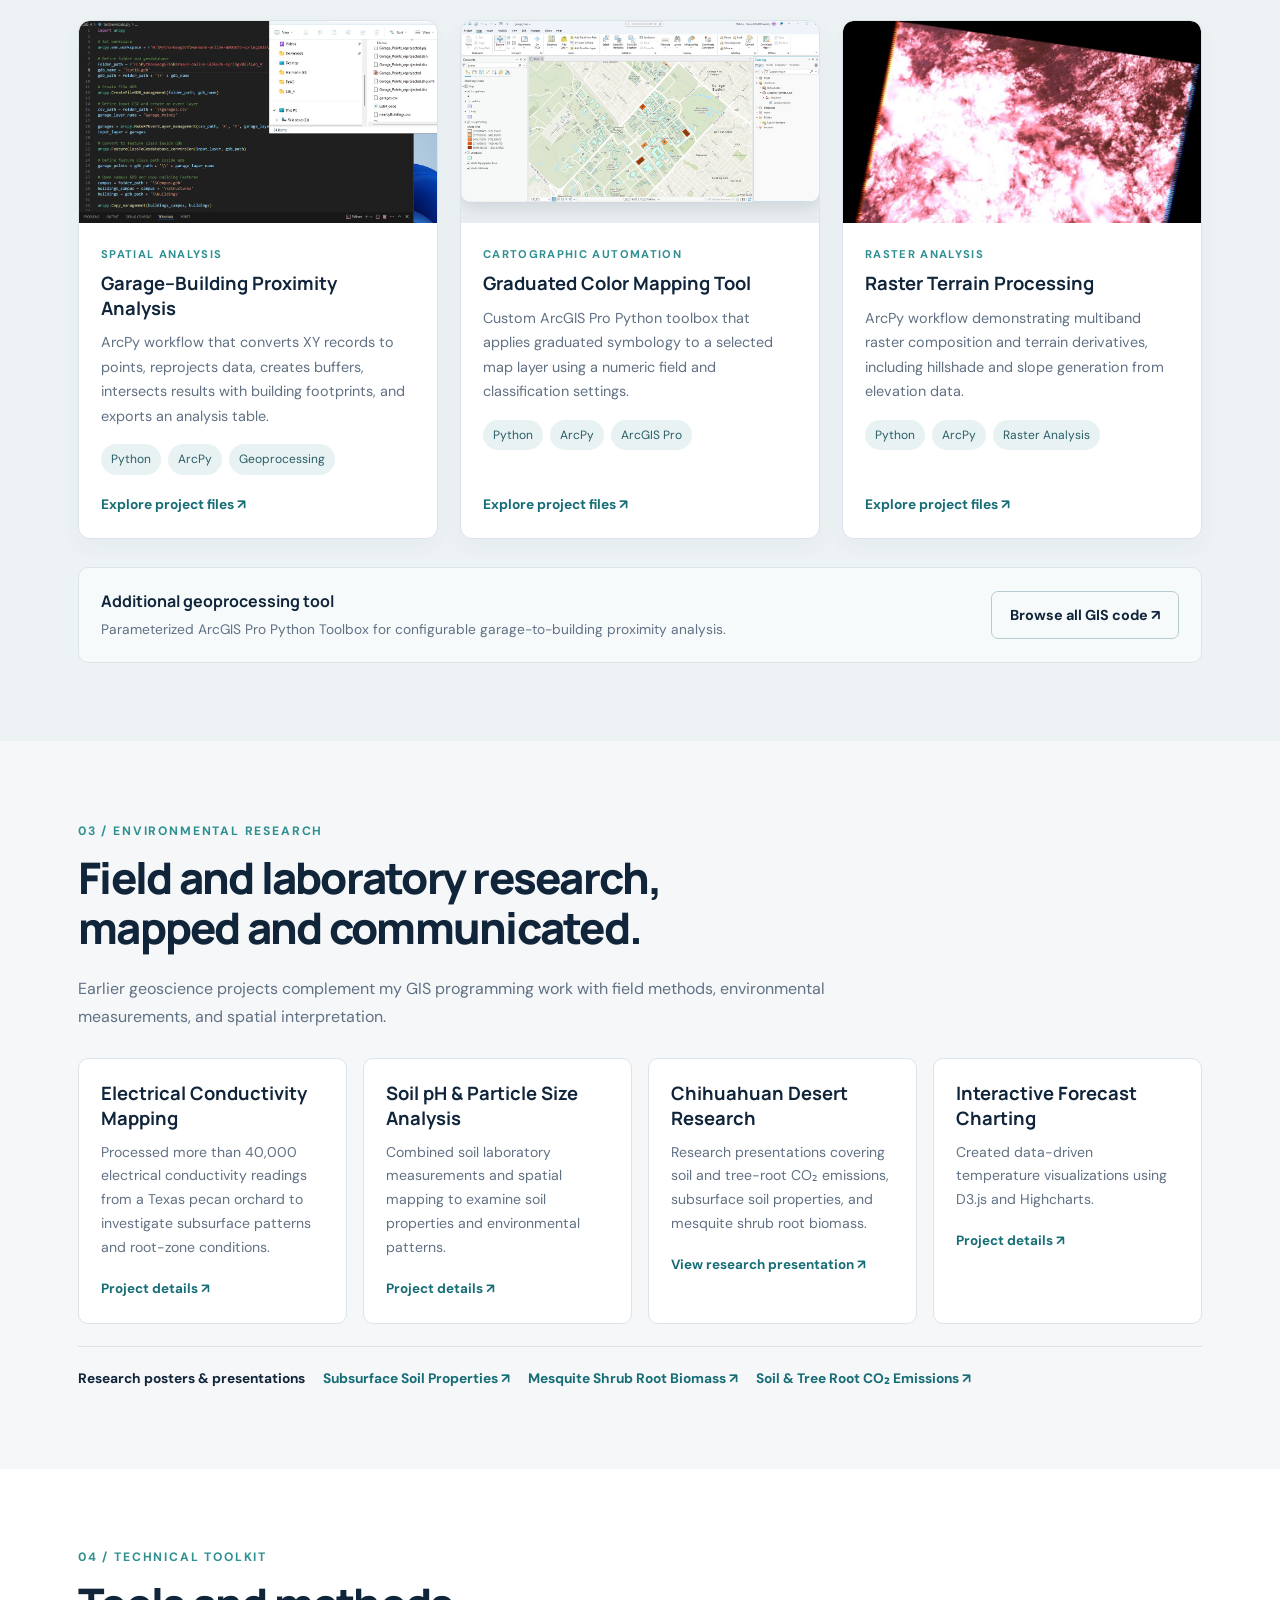
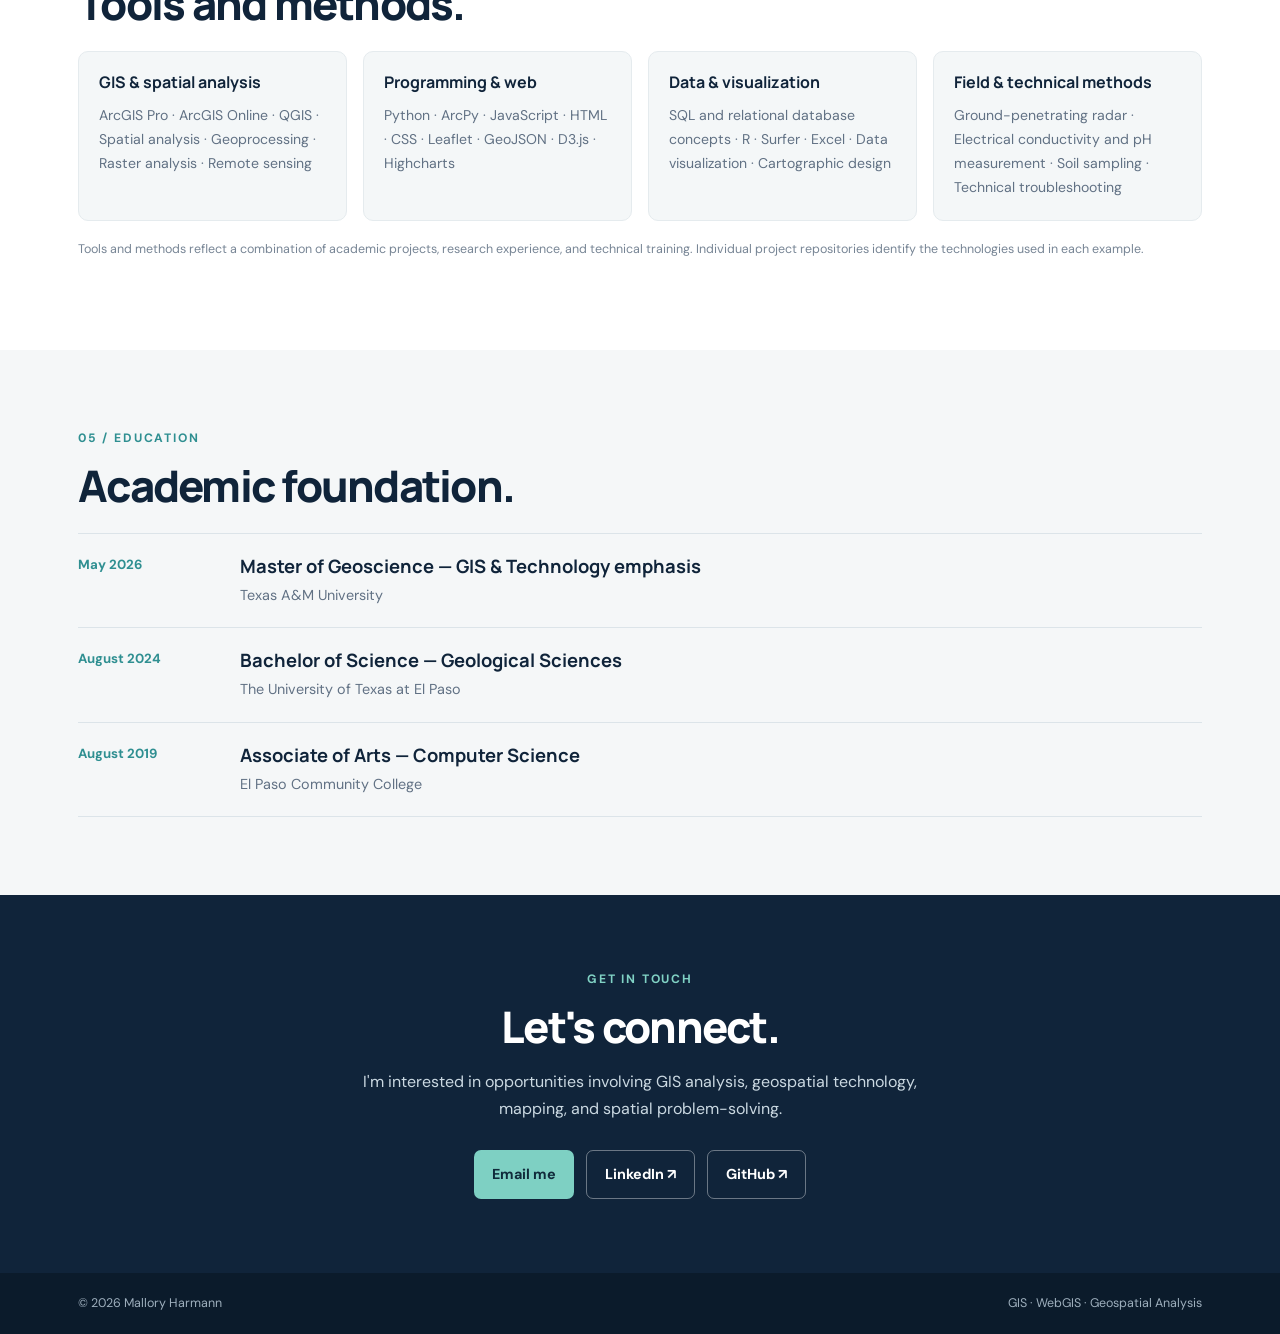
==== commit a9c10697: "Update index.html" ====
--- a/index.html
+++ b/index.html
@@ -18,6 +18,7 @@
         <a href="#webgis">WebGIS</a>
         <a href="#programming">GIS Programming</a>
         <a href="#research">Research</a>
+        <a href="resume.html">Resume</a>
         <a href="#skills">Skills</a>
         <a href="#contact">Contact</a>
       </nav>
--- a/style.css
+++ b/style.css
@@ -29,3 +29,17 @@
   border-radius: 10px;
   box-shadow: 0 4px 18px rgba(0, 0, 0, 0.12);
 }
+.about-intro {
+  display: flex;
+  flex-direction: column;
+  gap: 20px;
+}
+
+.profile-photo {
+  width: 190px;
+  height: 220px;
+  object-fit: cover;
+  object-position: center;
+  border-radius: 12px;
+  box-shadow: 0 8px 24px rgba(16, 36, 58, 0.15);
+}
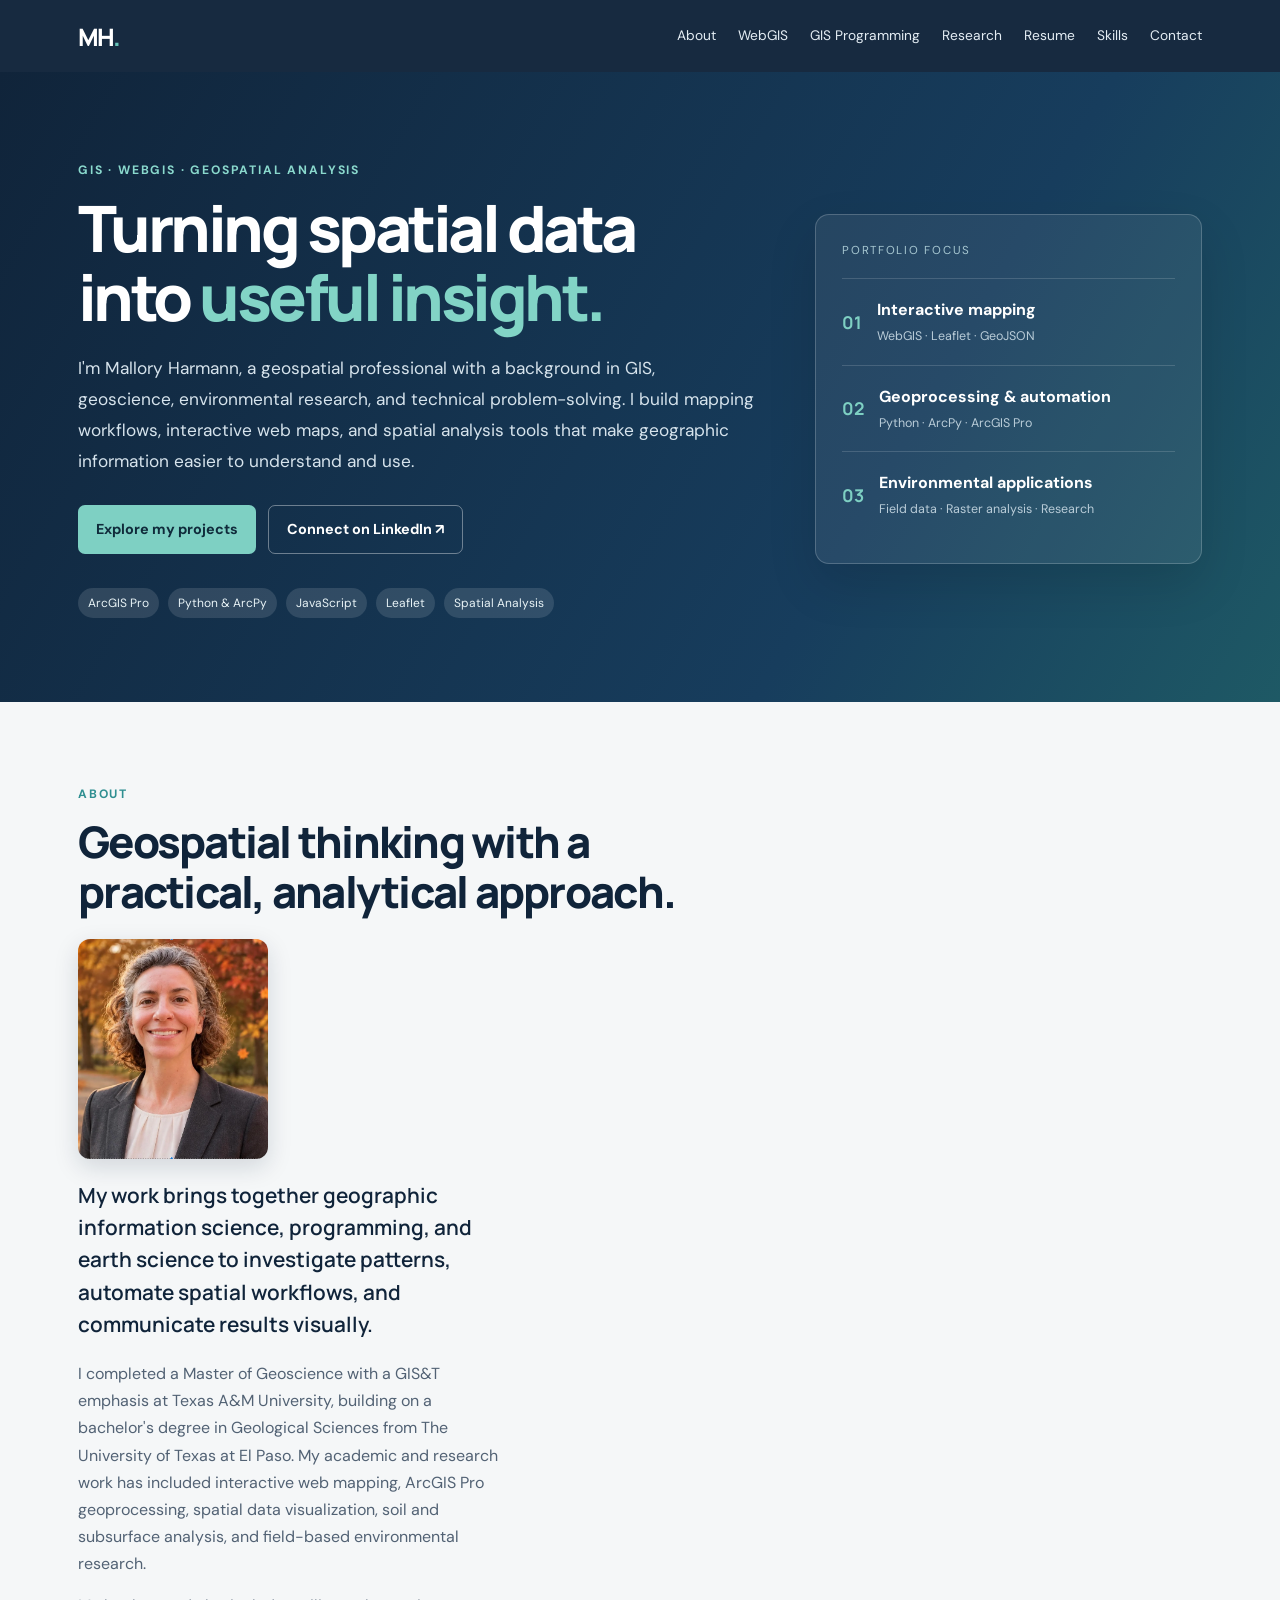
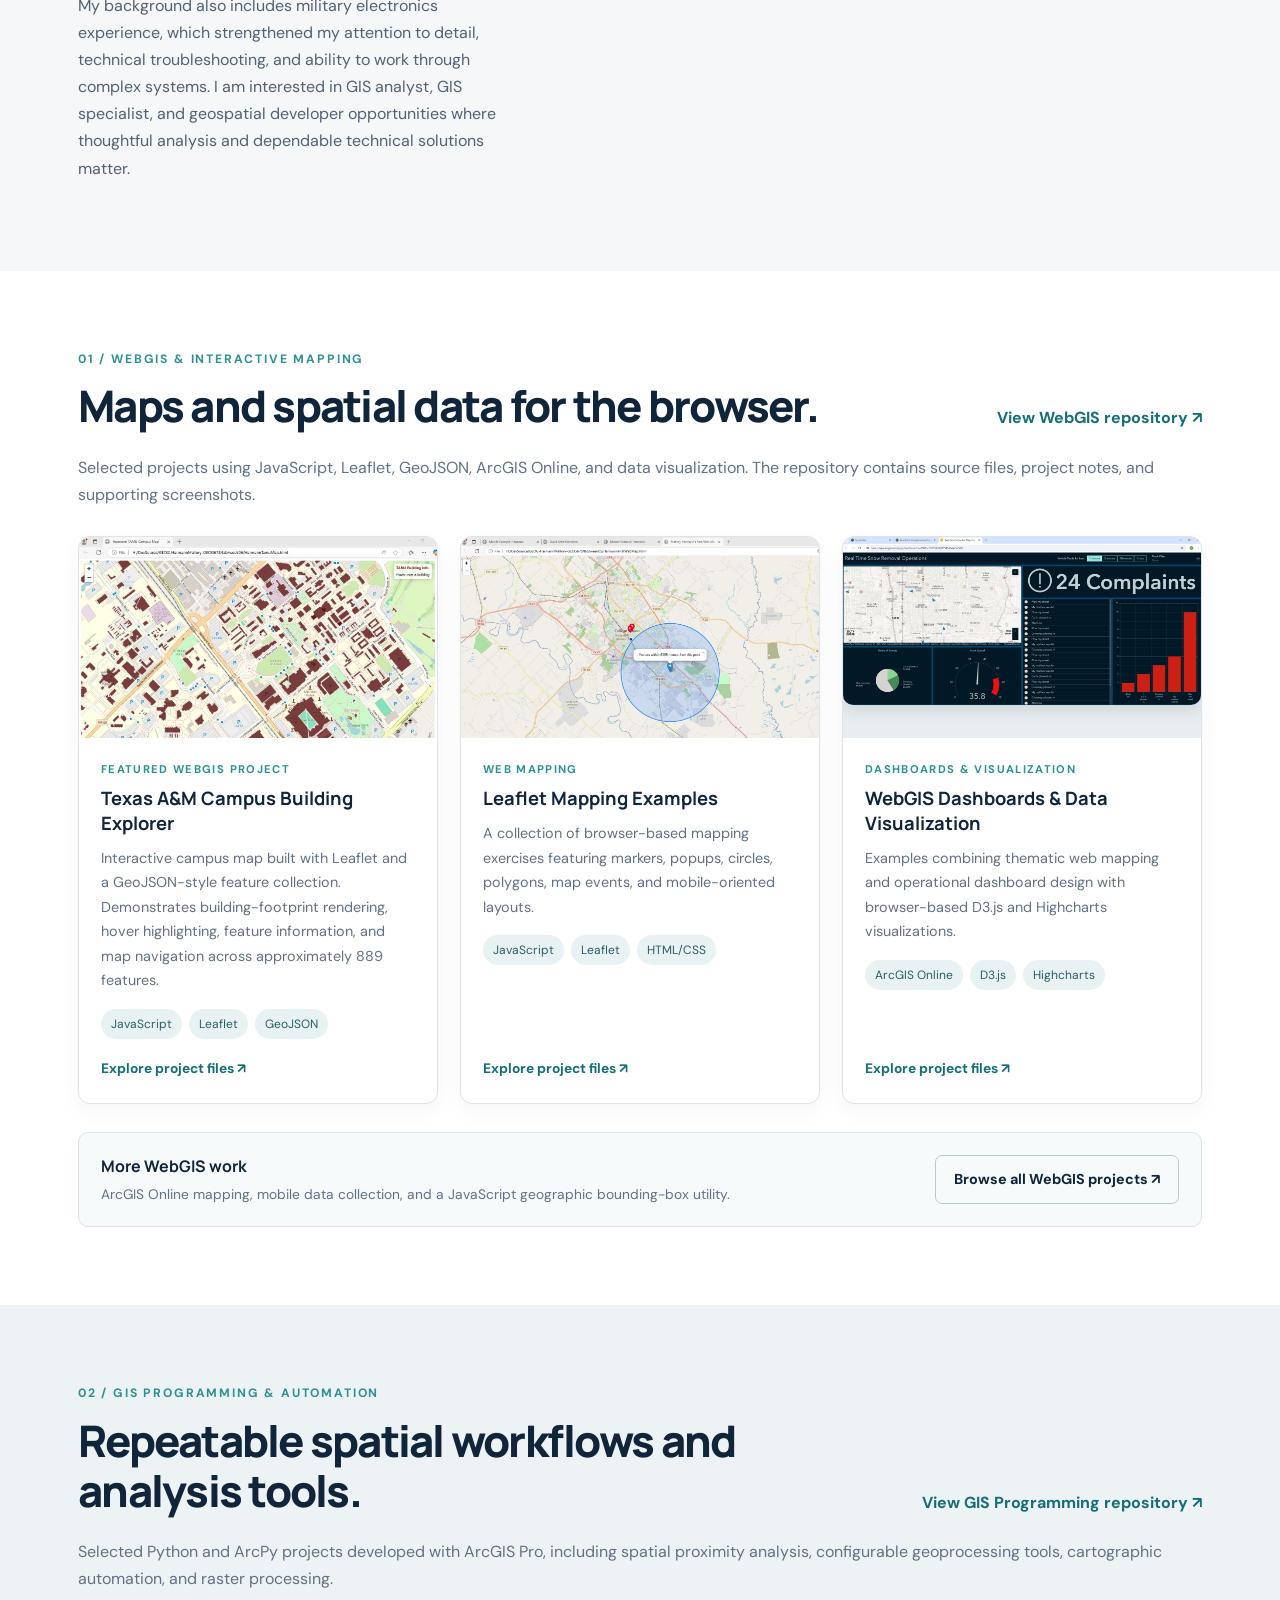
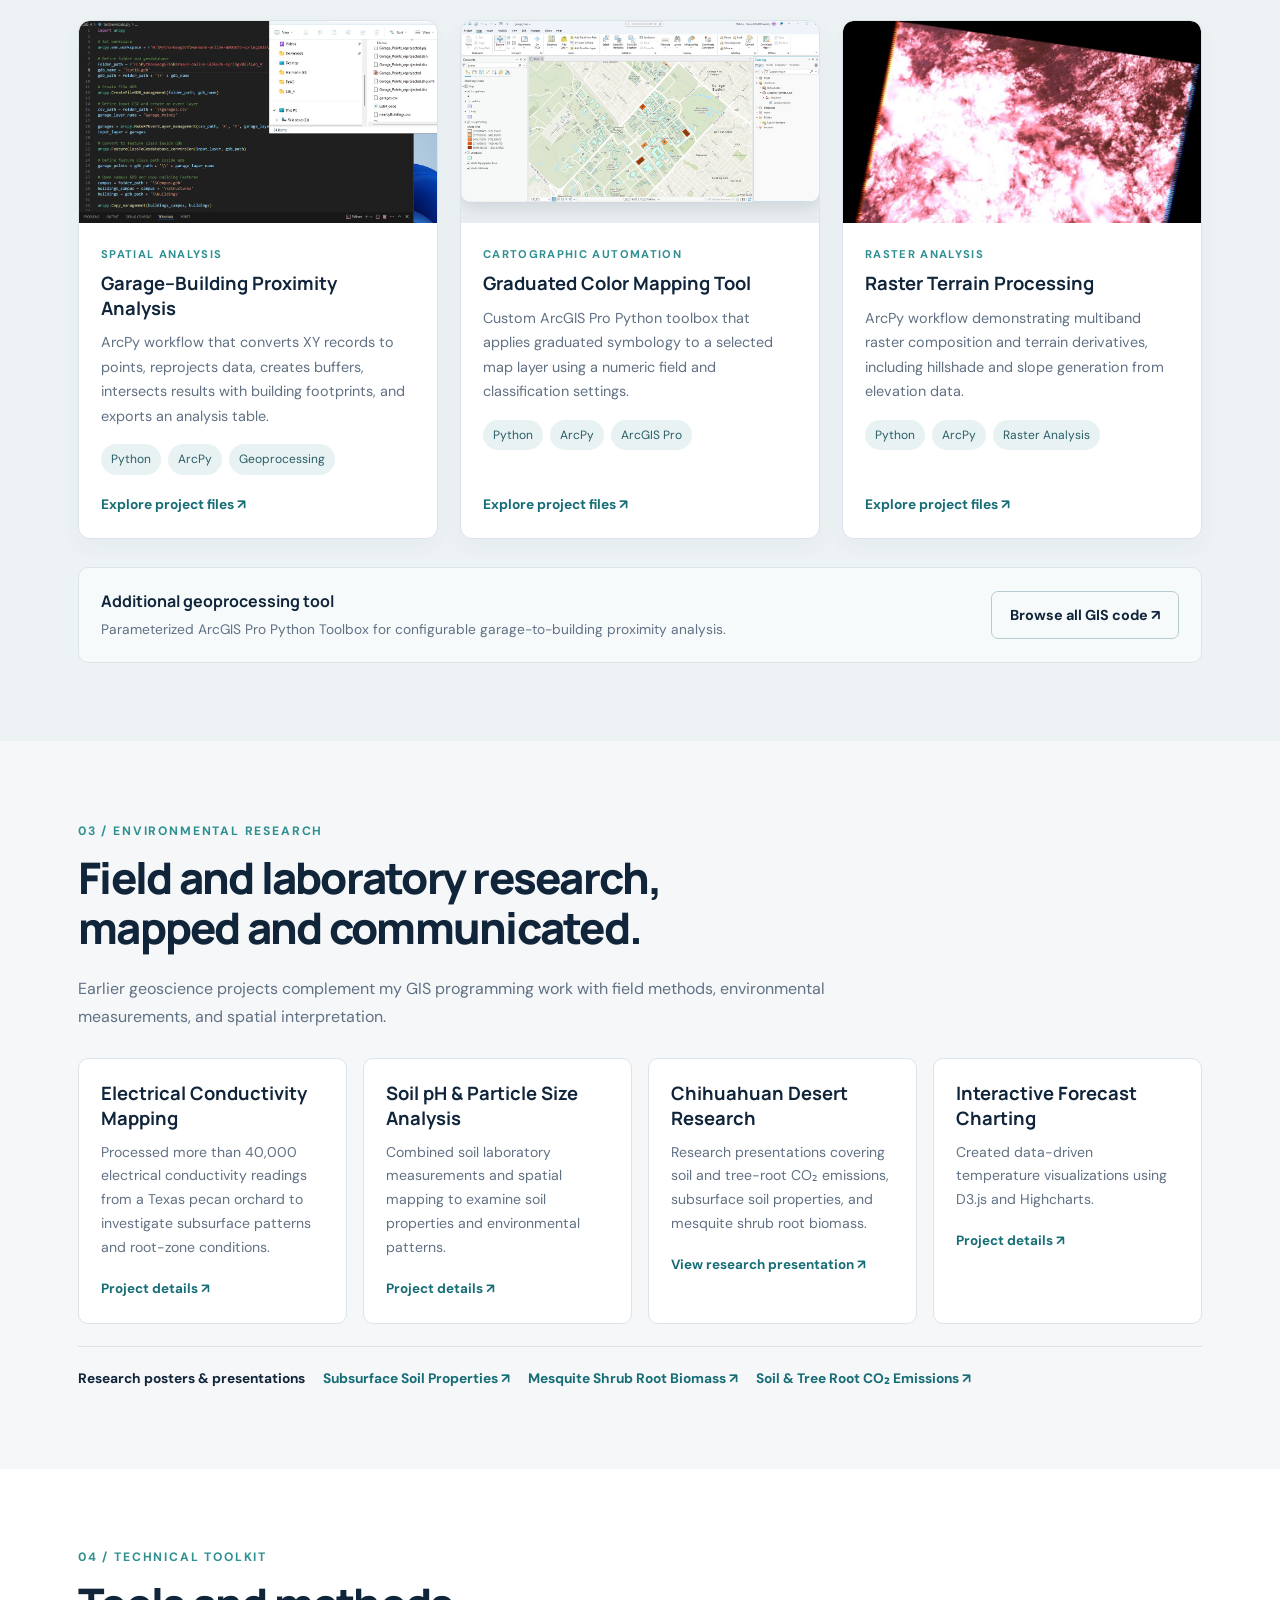
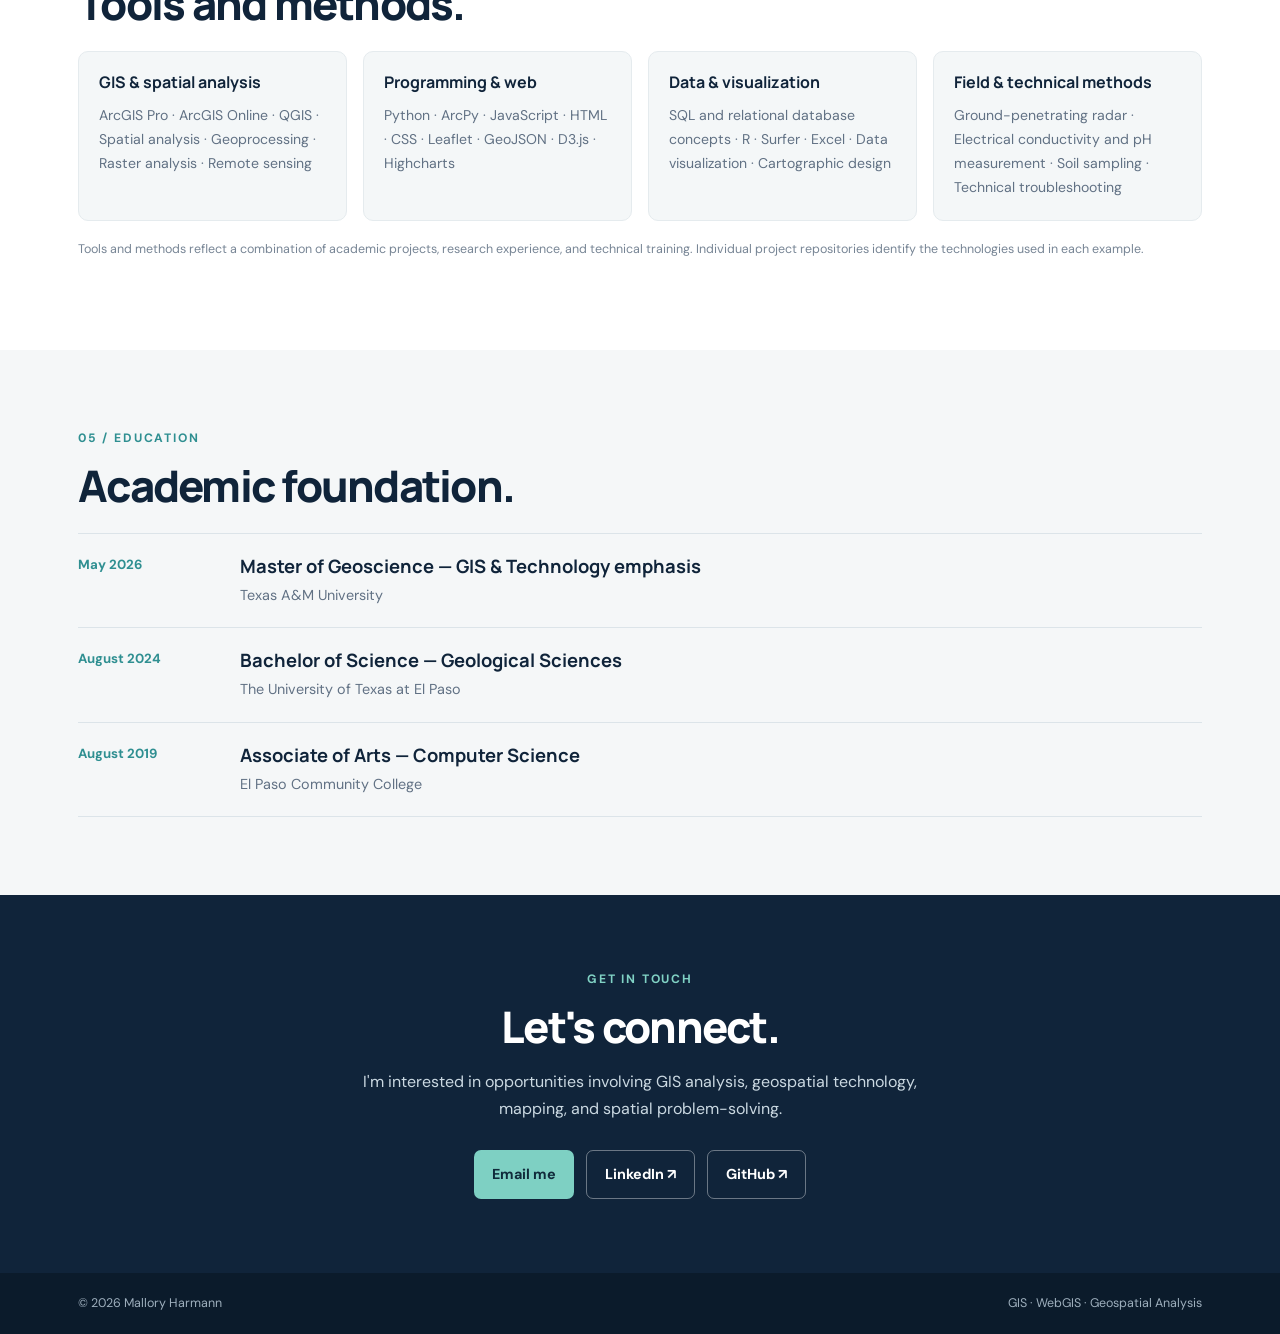
==== commit 0c5e1de6: "Update index.html" ====
--- a/index.html
+++ b/index.html
@@ -55,7 +55,7 @@
       <div class="about-grid">
         <div class="about-intro">
           <img
-            src="images/mallory.harmann.png"
+            src="images/Mallory.Harmann.png"
             alt="Mallory Harmann"
             class="profile-photo"
           >
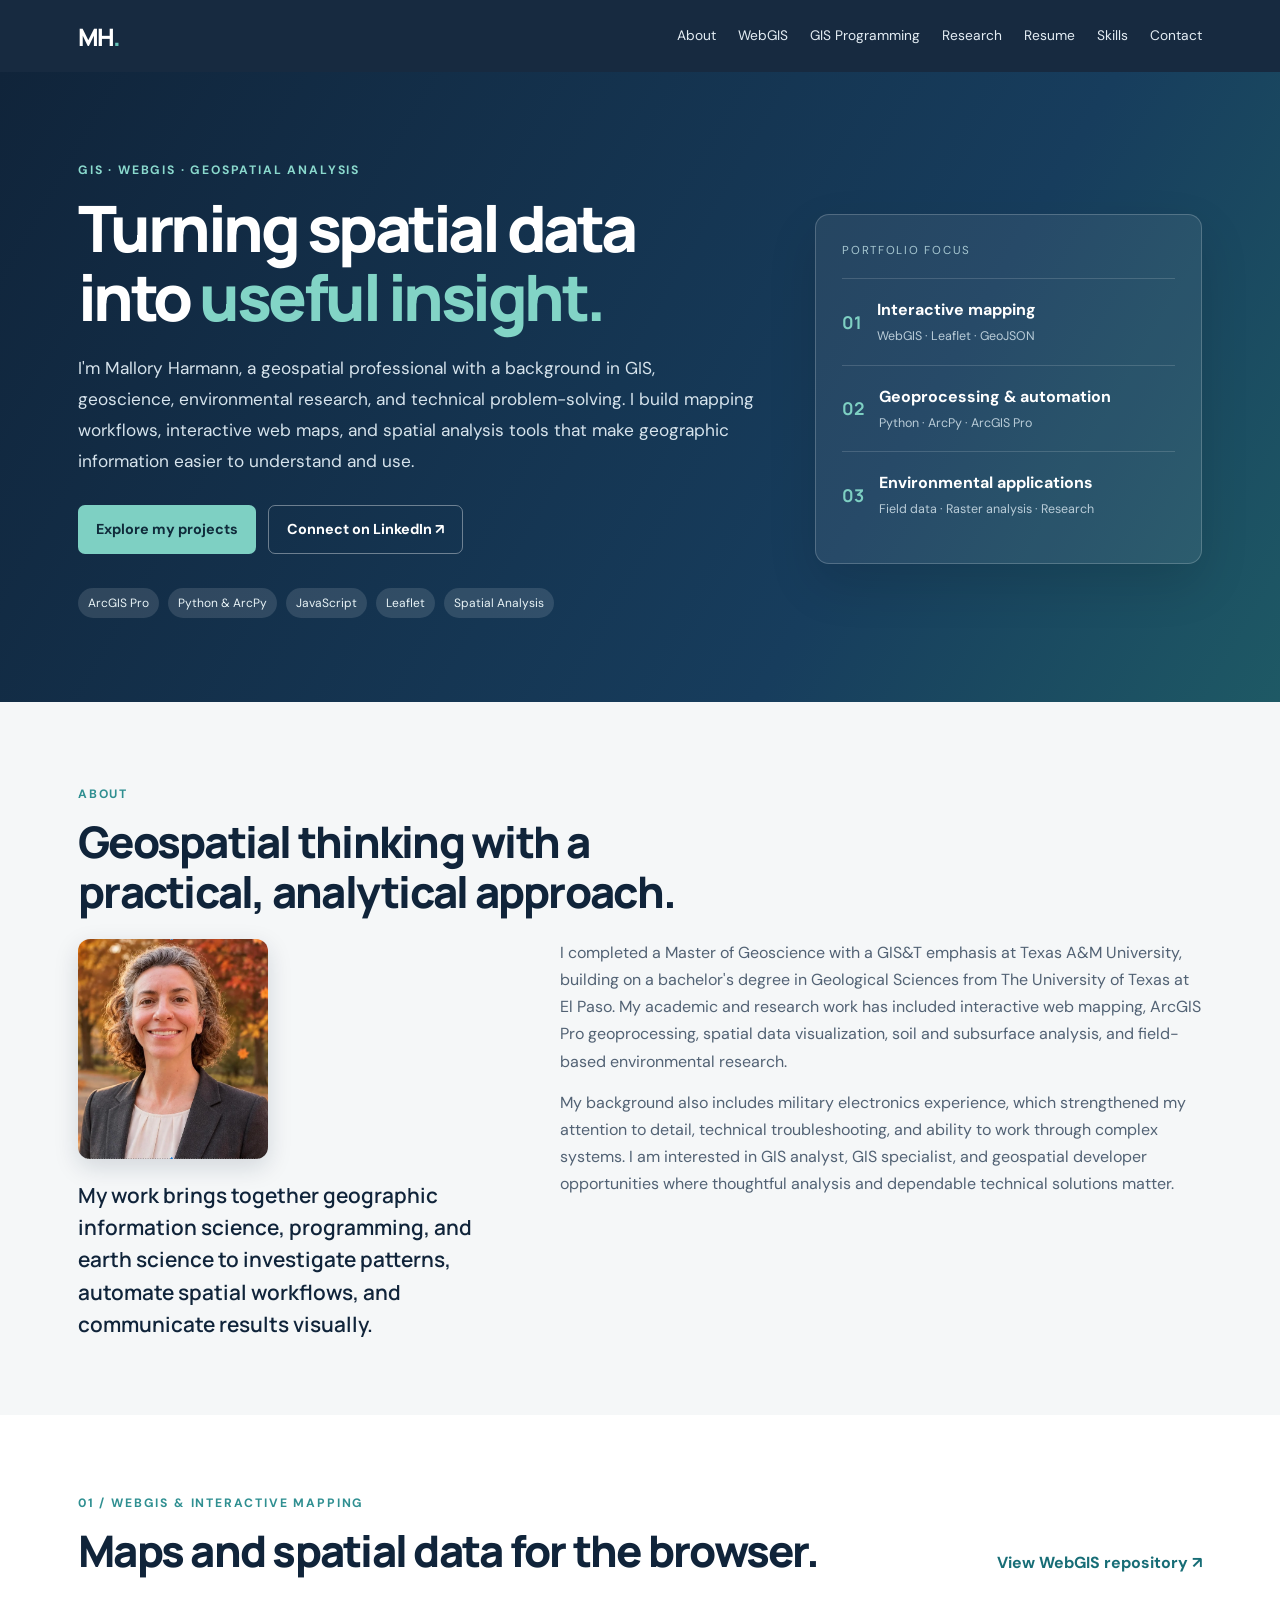
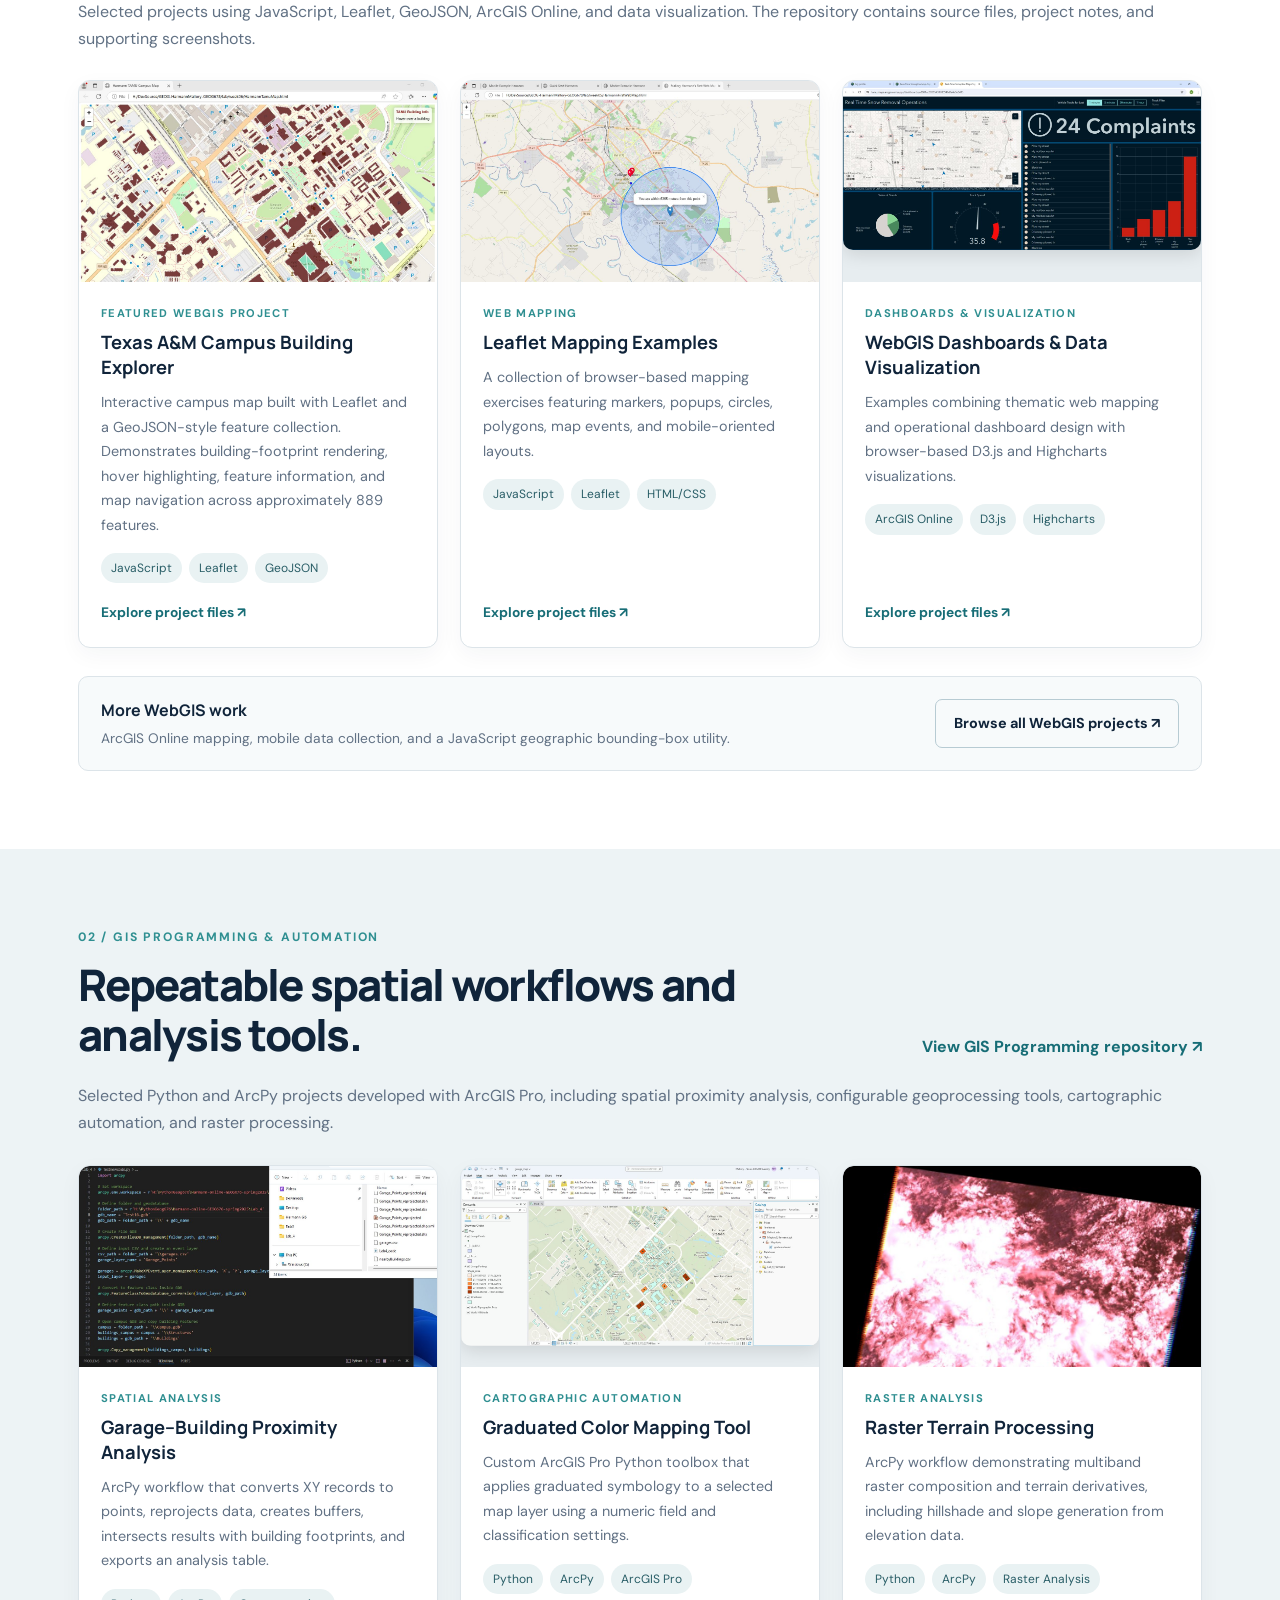
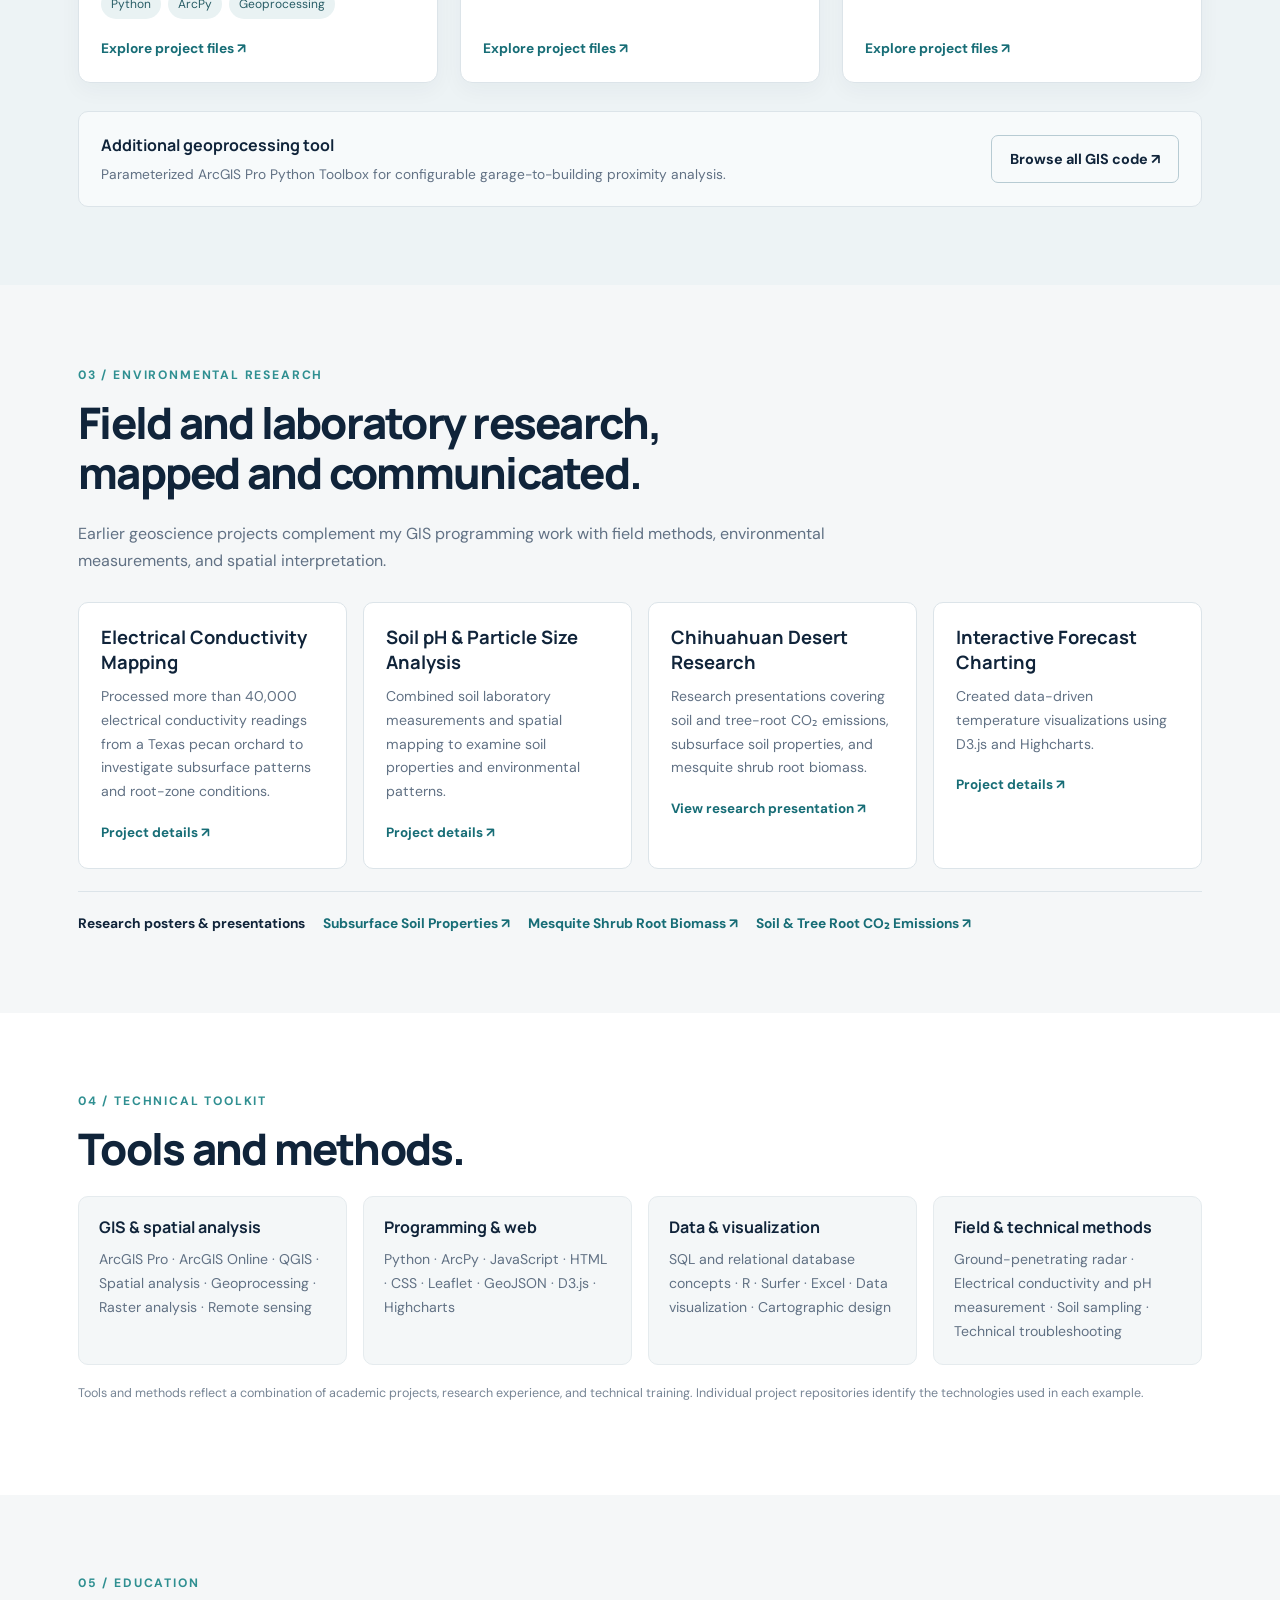
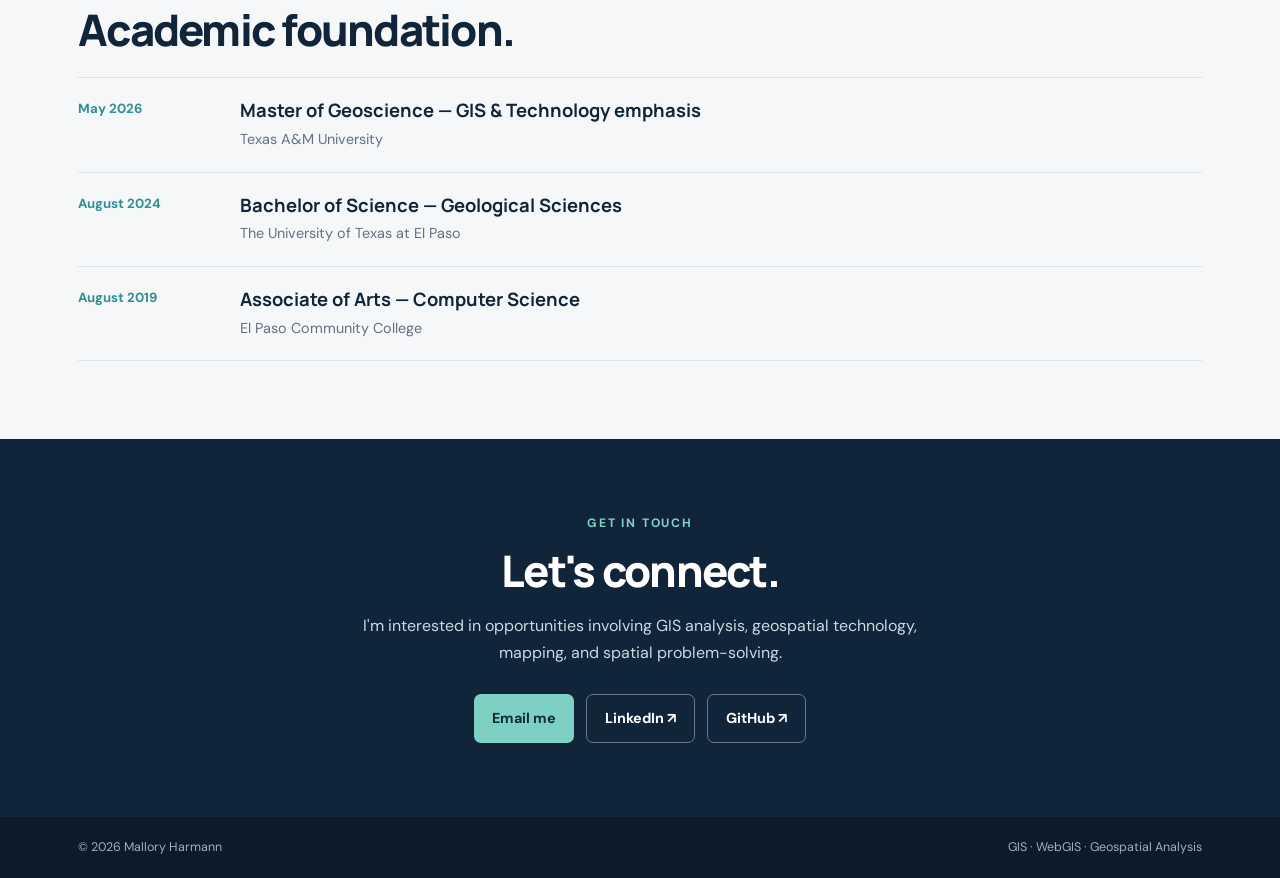
==== commit 3fbe2622: "Update index.html" ====
--- a/index.html
+++ b/index.html
@@ -52,19 +52,40 @@
         <p class="eyebrow">About</p>
         <h2>Geospatial thinking with a practical, analytical approach.</h2>
       </div>
-      <div class="about-grid">
-        <div class="about-intro">
-          <img
-            src="images/Mallory.Harmann.png"
-            alt="Mallory Harmann"
-            class="profile-photo"
-          >
-        <p class="lead">My work brings together geographic information science, programming, and earth science to investigate patterns, automate spatial workflows, and communicate results visually.</p>
-        <div class="about-detail">
-          <p>I completed a Master of Geoscience with a GIS&amp;T emphasis at Texas A&amp;M University, building on a bachelor's degree in Geological Sciences from The University of Texas at El Paso. My academic and research work has included interactive web mapping, ArcGIS Pro geoprocessing, spatial data visualization, soil and subsurface analysis, and field-based environmental research.</p>
-          <p>My background also includes military electronics experience, which strengthened my attention to detail, technical troubleshooting, and ability to work through complex systems. I am interested in GIS analyst, GIS specialist, and geospatial developer opportunities where thoughtful analysis and dependable technical solutions matter.</p>
-        </div>
-      </div>
+    <div class="about-grid">
+      <div class="about-intro">
+        <img
+          src="images/Mallory.Harmann.png"
+          alt="Mallory Harmann"
+          class="profile-photo"
+        >
+    <p class="lead">
+      My work brings together geographic information science,
+      programming, and earth science to investigate patterns,
+      automate spatial workflows, and communicate results visually.
+    </p>
+  </div>
+
+  <div class="about-detail">
+    <p>
+          I completed a Master of Geoscience with a GIS&T emphasis
+          at Texas A&M University, building on a bachelor's degree
+          in Geological Sciences from The University of Texas at El Paso.
+          My academic and research work has included interactive web
+          mapping, ArcGIS Pro geoprocessing, spatial data visualization,
+          soil and subsurface analysis, and field-based environmental research.
+        </p>
+
+        <p>
+          My background also includes military electronics experience,
+          which strengthened my attention to detail, technical
+          troubleshooting, and ability to work through complex systems.
+          I am interested in GIS analyst, GIS specialist, and geospatial
+          developer opportunities where thoughtful analysis and
+          dependable technical solutions matter.
+        </p>
+      </div>
+    </div>
     </section>
 
     <section class="section portfolio-section" id="webgis">
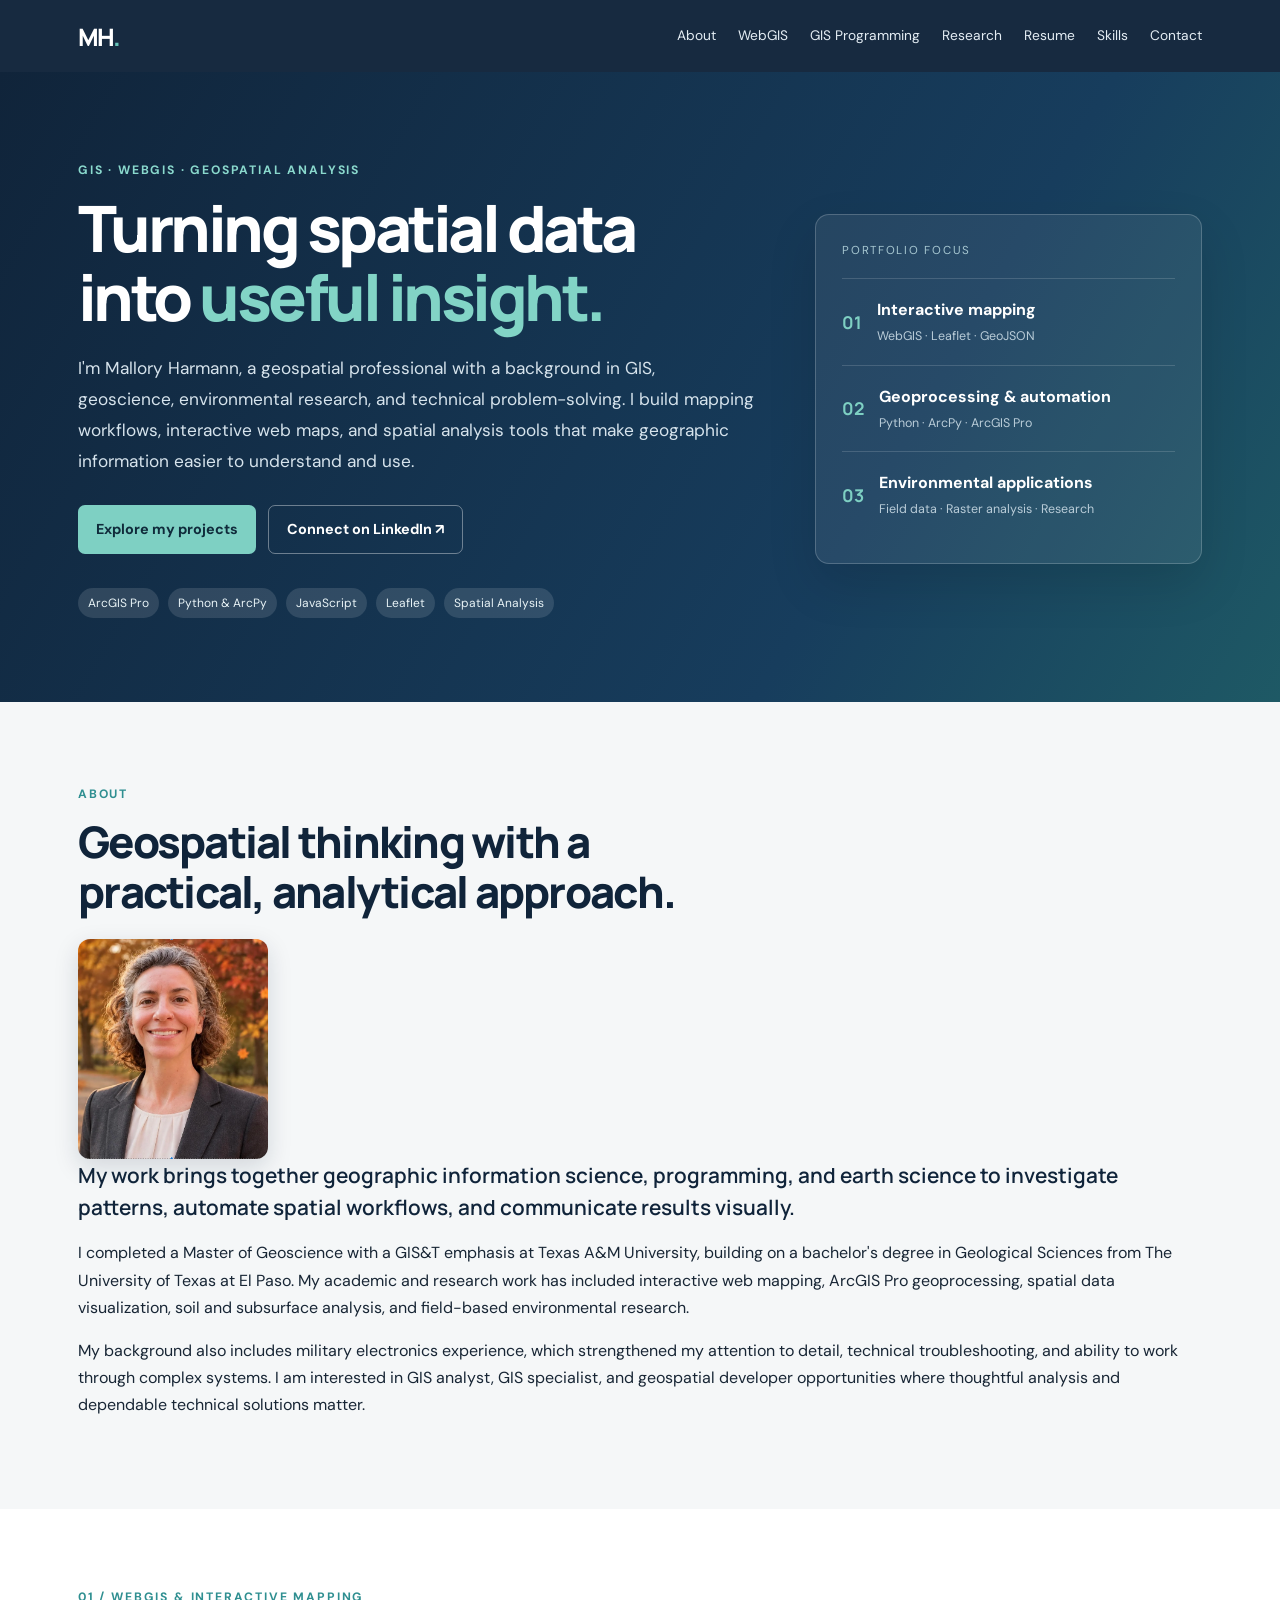
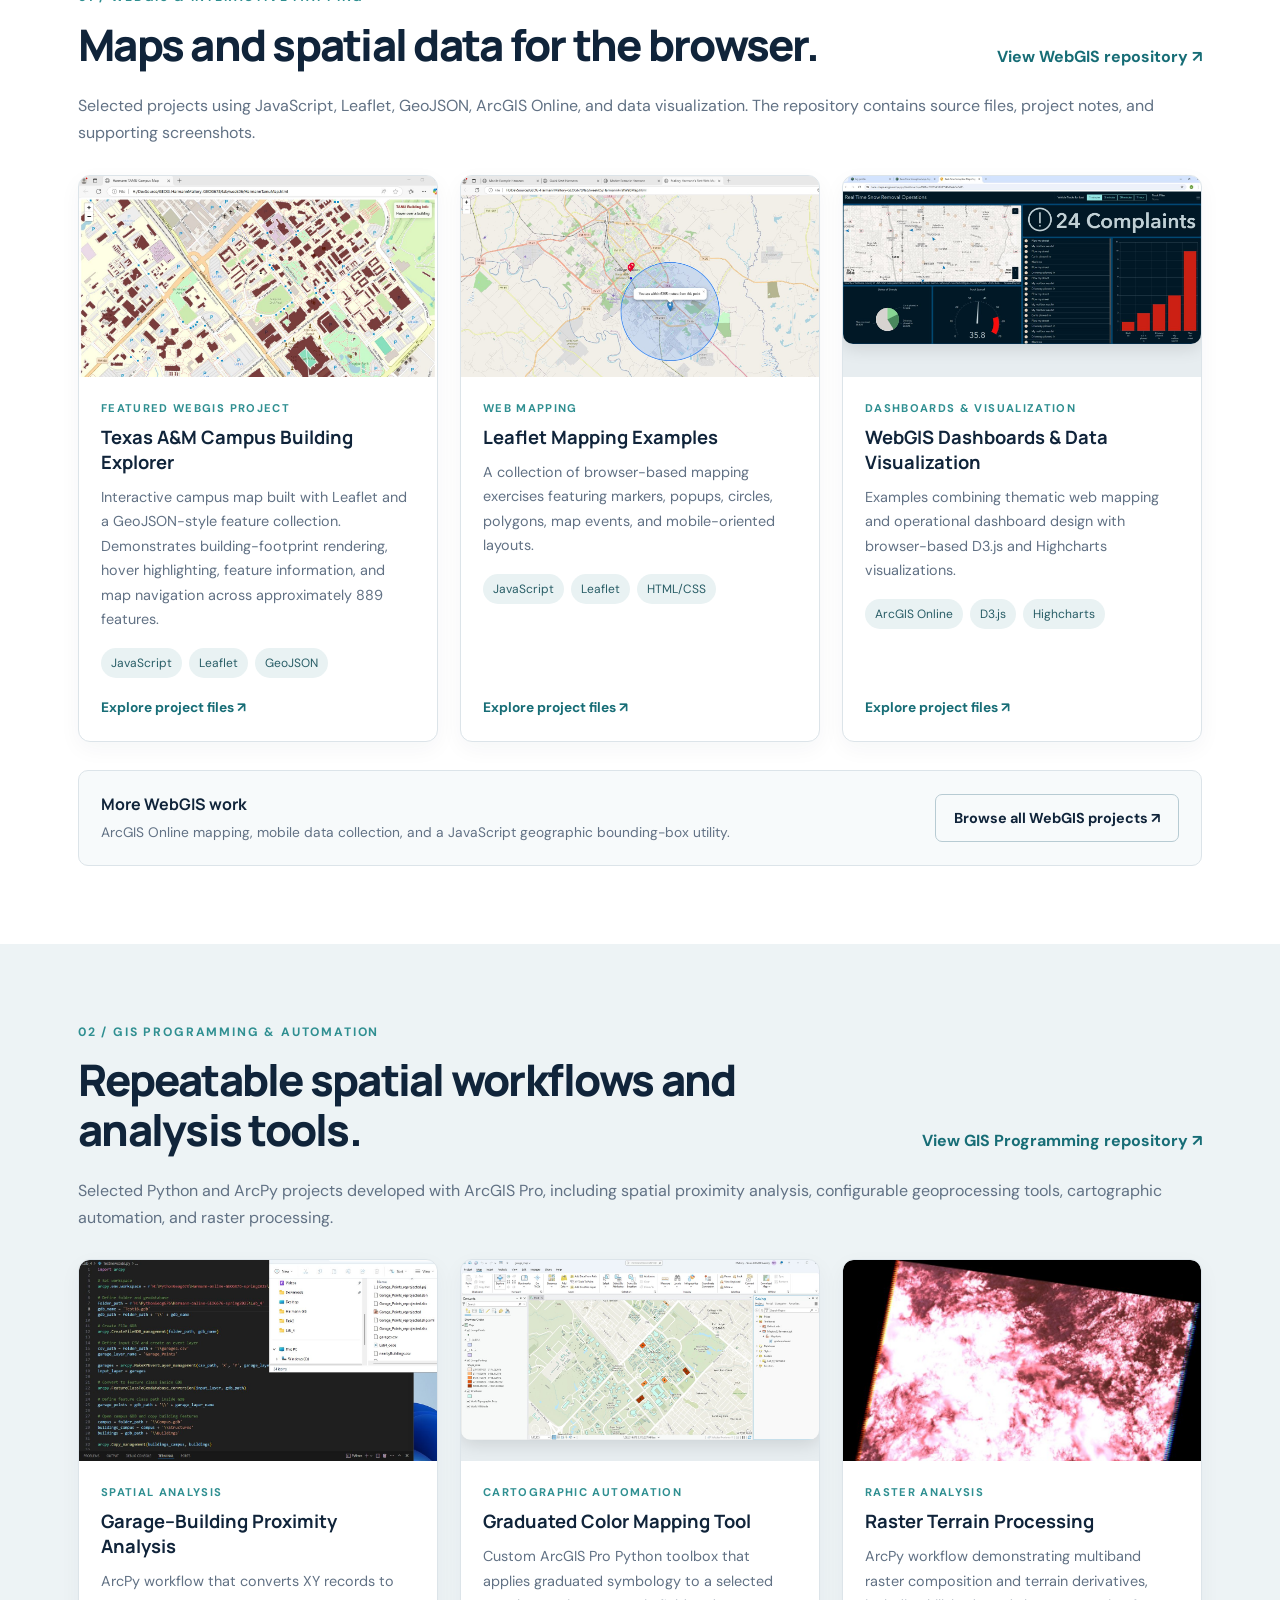
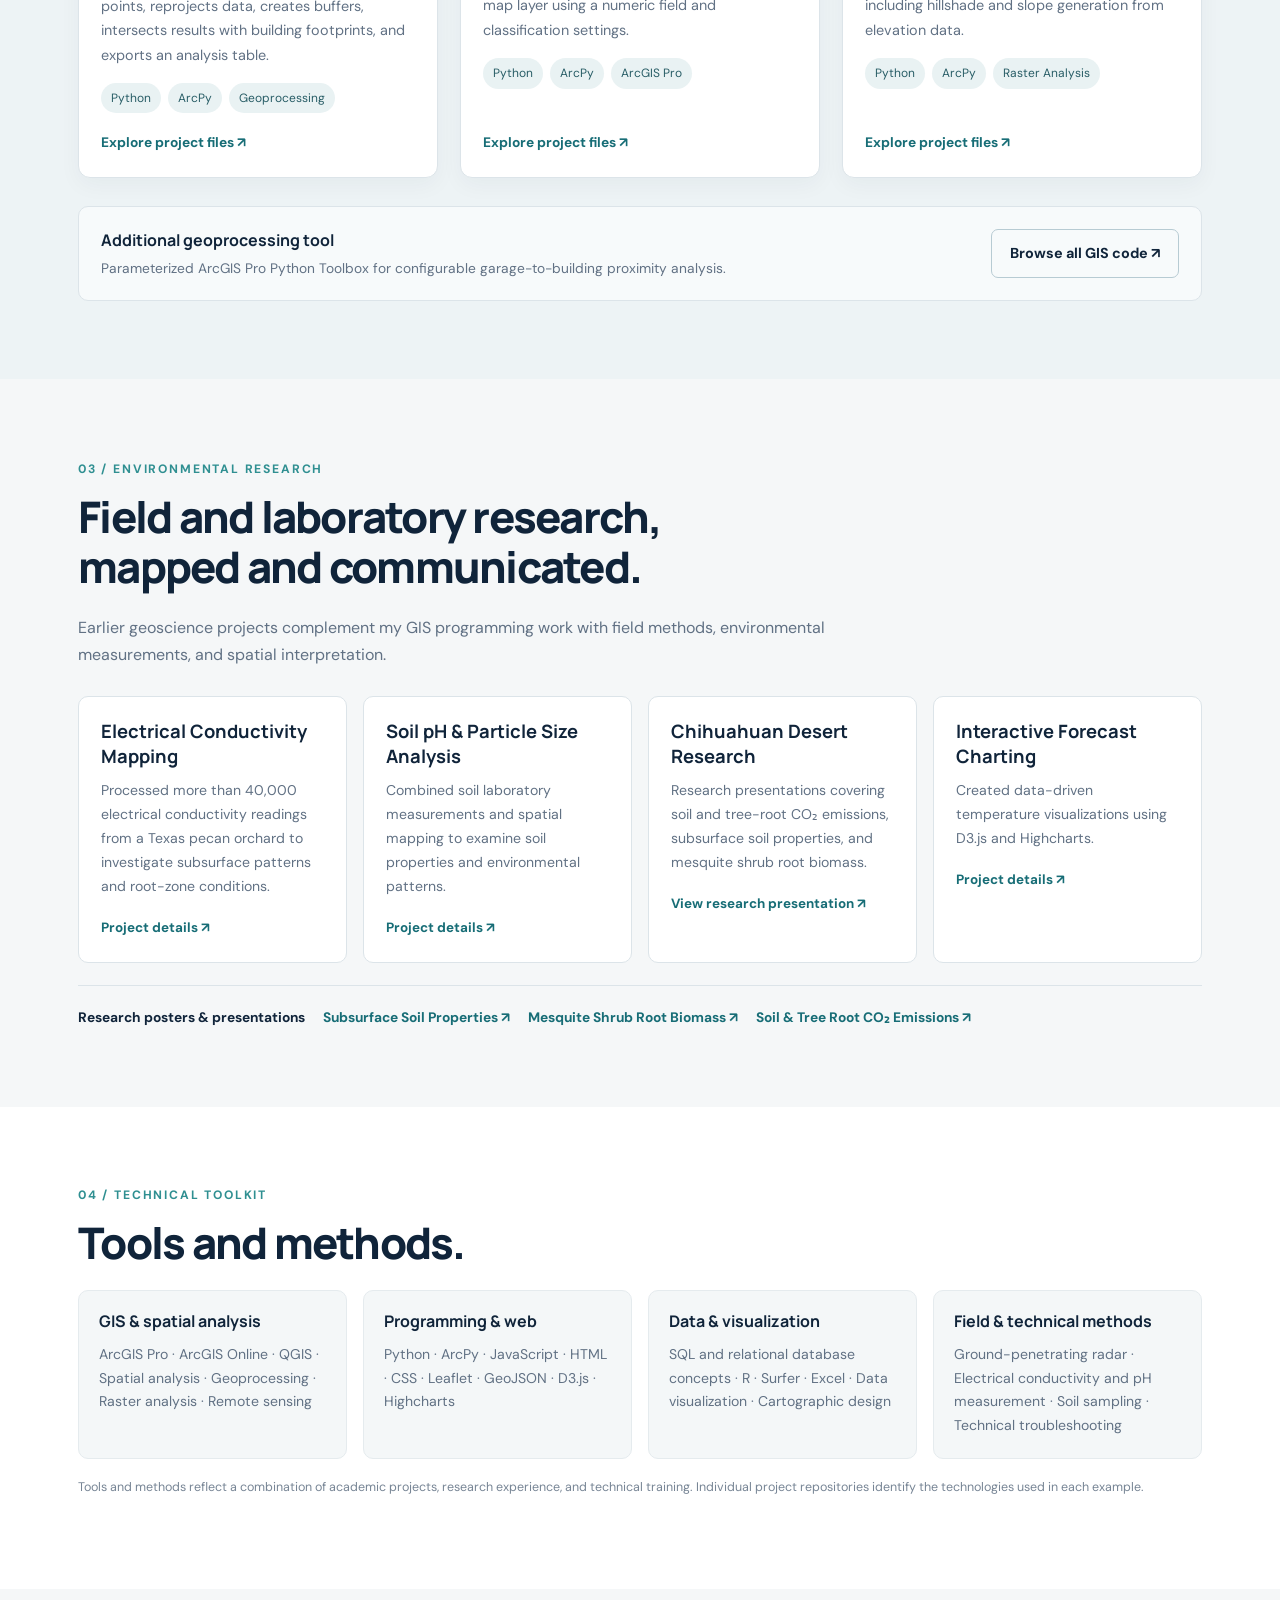
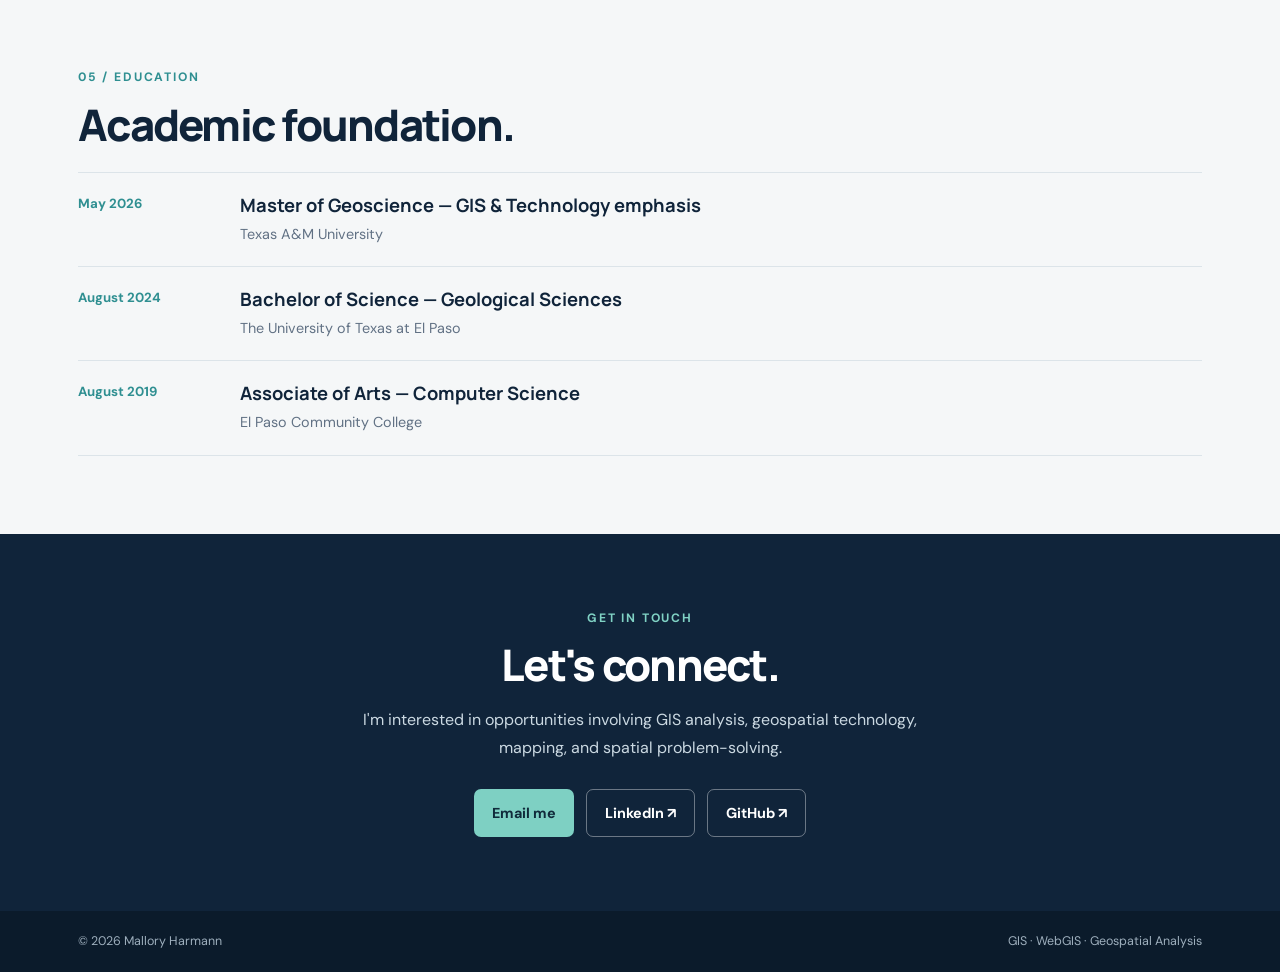
==== commit debd0967: "Update index.html" ====
--- a/index.html
+++ b/index.html
@@ -47,46 +47,48 @@
       </div>
     </section>
 
-    <section class="section about-section" id="about">
-      <div class="section-heading">
-        <p class="eyebrow">About</p>
-        <h2>Geospatial thinking with a practical, analytical approach.</h2>
-      </div>
-    <div class="about-grid">
-      <div class="about-intro">
-        <img
-          src="images/Mallory.Harmann.png"
-          alt="Mallory Harmann"
-          class="profile-photo"
-        >
-    <p class="lead">
-      My work brings together geographic information science,
-      programming, and earth science to investigate patterns,
-      automate spatial workflows, and communicate results visually.
-    </p>
+<section class="section about-section" id="about">
+  <div class="section-heading">
+    <p class="eyebrow">About</p>
+    <h2>Geospatial thinking with a practical, analytical approach.</h2>
   </div>
 
-  <div class="about-detail">
-    <p>
-          I completed a Master of Geoscience with a GIS&T emphasis
-          at Texas A&M University, building on a bachelor's degree
-          in Geological Sciences from The University of Texas at El Paso.
-          My academic and research work has included interactive web
-          mapping, ArcGIS Pro geoprocessing, spatial data visualization,
-          soil and subsurface analysis, and field-based environmental research.
-        </p>
-
-        <p>
-          My background also includes military electronics experience,
-          which strengthened my attention to detail, technical
-          troubleshooting, and ability to work through complex systems.
-          I am interested in GIS analyst, GIS specialist, and geospatial
-          developer opportunities where thoughtful analysis and
-          dependable technical solutions matter.
-        </p>
-      </div>
+  <div class="about-content">
+    <div class="about-photo">
+      <img
+        src="images/Mallory.Harmann.png"
+        alt="Mallory Harmann"
+        class="profile-photo"
+      >
     </div>
-    </section>
+
+    <div class="about-text">
+      <p class="lead">
+        My work brings together geographic information science,
+        programming, and earth science to investigate patterns,
+        automate spatial workflows, and communicate results visually.
+      </p>
+
+      <p>
+        I completed a Master of Geoscience with a GIS&T emphasis
+        at Texas A&M University, building on a bachelor's degree
+        in Geological Sciences from The University of Texas at El Paso.
+        My academic and research work has included interactive web
+        mapping, ArcGIS Pro geoprocessing, spatial data visualization,
+        soil and subsurface analysis, and field-based environmental research.
+      </p>
+
+      <p>
+        My background also includes military electronics experience,
+        which strengthened my attention to detail, technical
+        troubleshooting, and ability to work through complex systems.
+        I am interested in GIS analyst, GIS specialist, and geospatial
+        developer opportunities where thoughtful analysis and
+        dependable technical solutions matter.
+      </p>
+    </div>
+  </div>
+</section>
 
     <section class="section portfolio-section" id="webgis">
       <div class="section-heading section-heading-row">
--- a/style.css
+++ b/style.css
@@ -36,6 +36,7 @@
 }
 
 .profile-photo {
+  display: block;
   width: 190px;
   height: 220px;
   object-fit: cover;
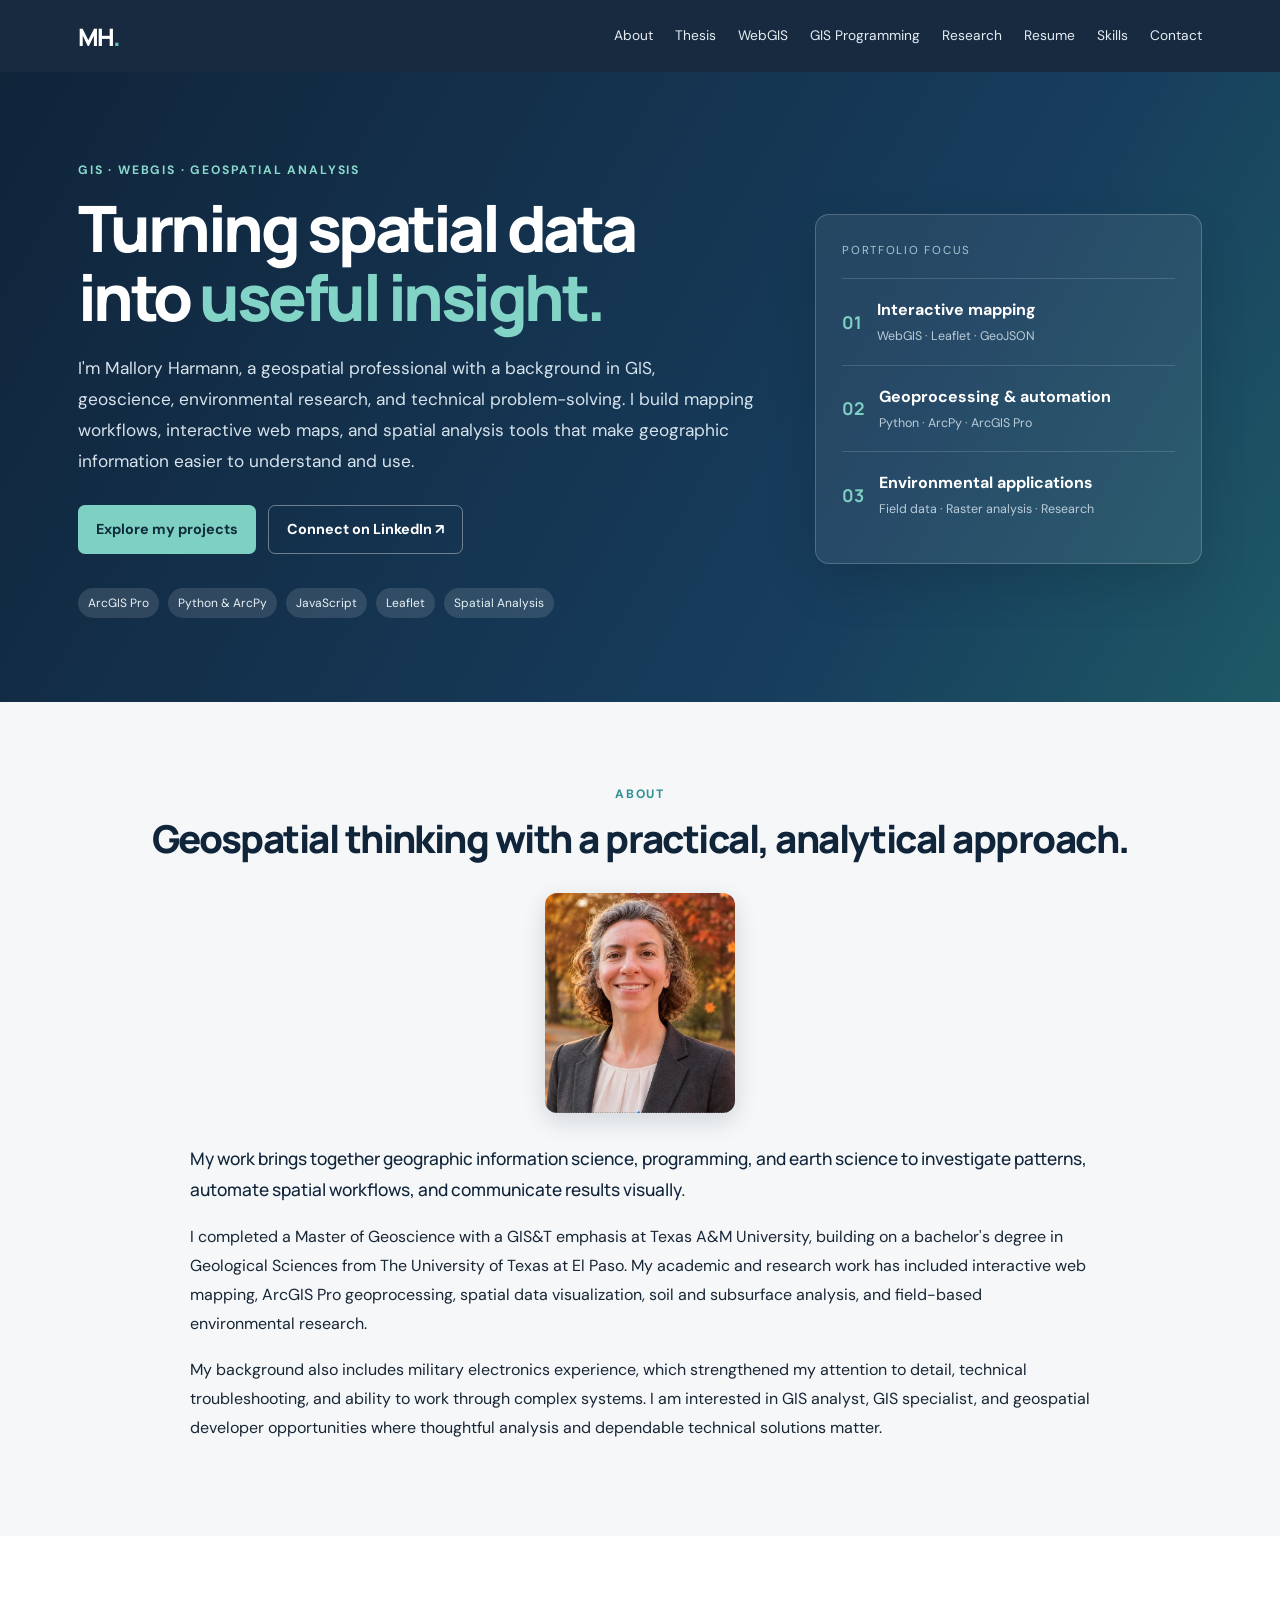
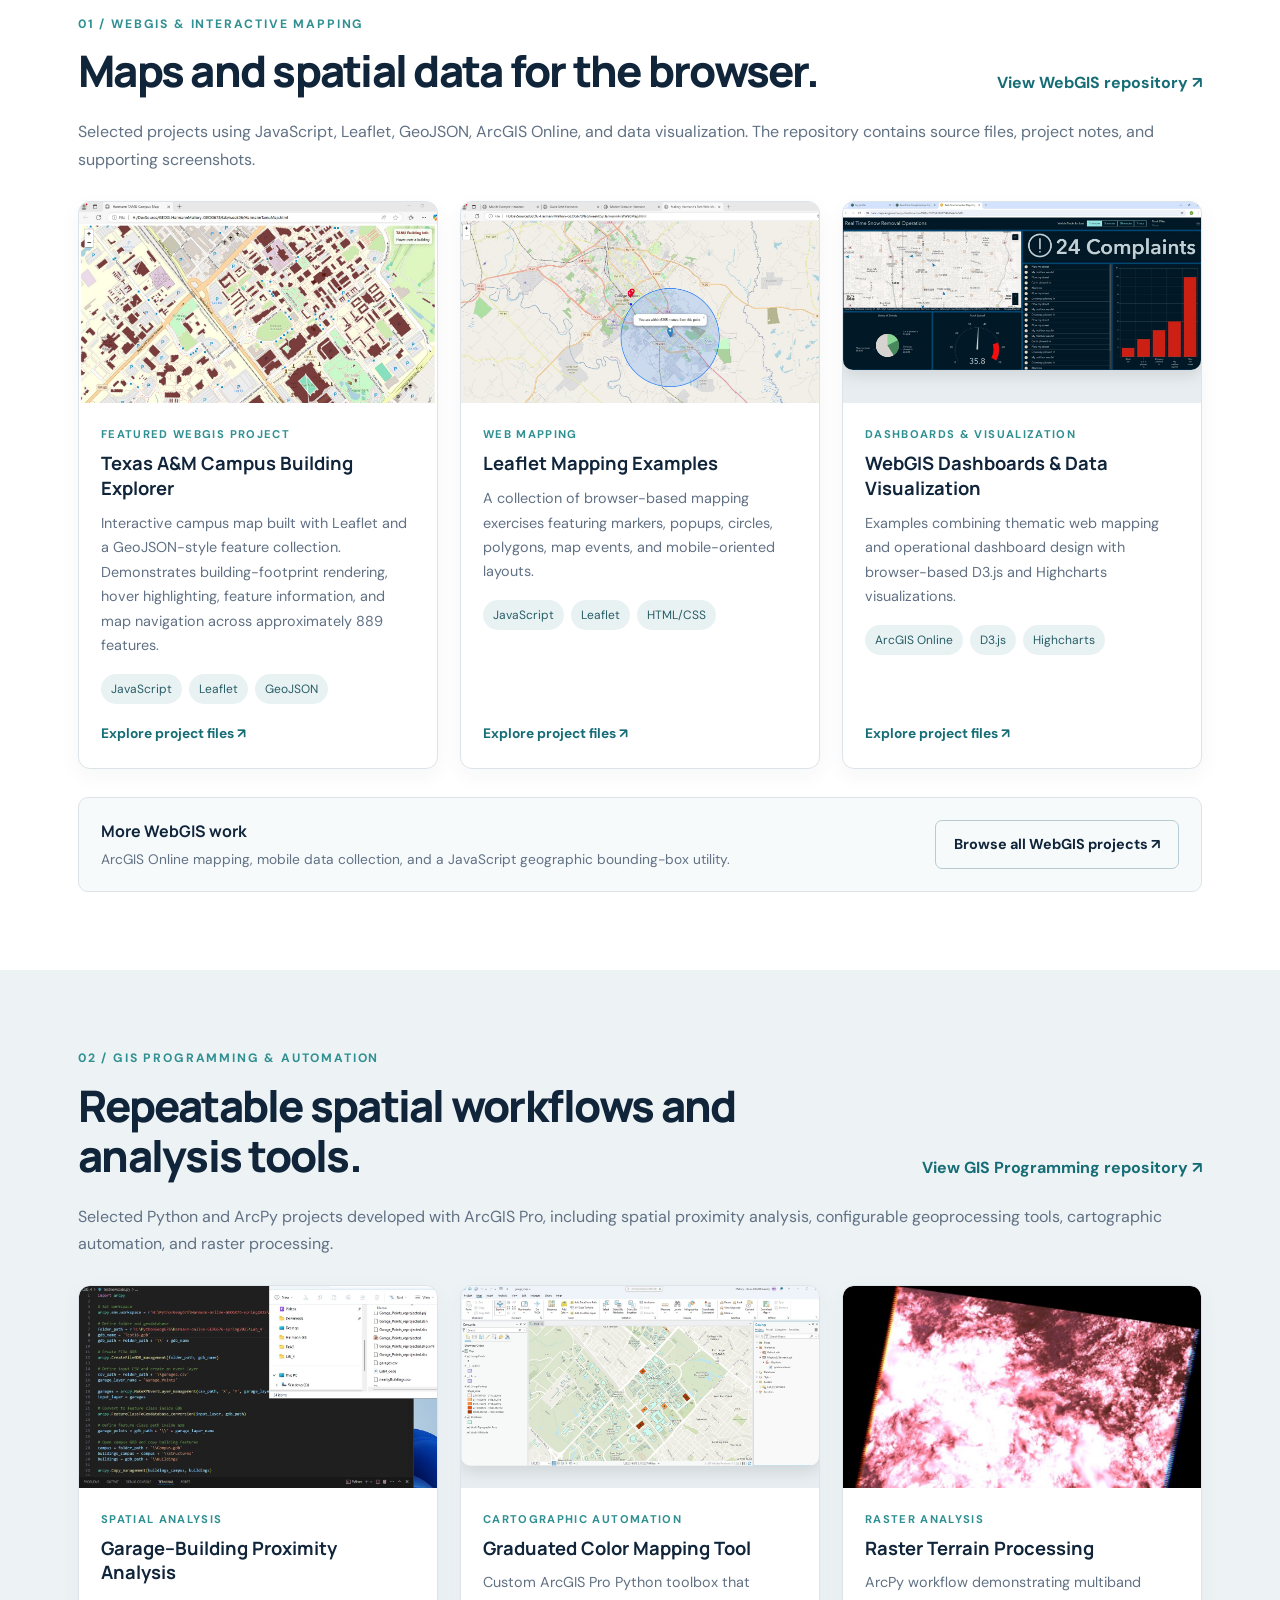
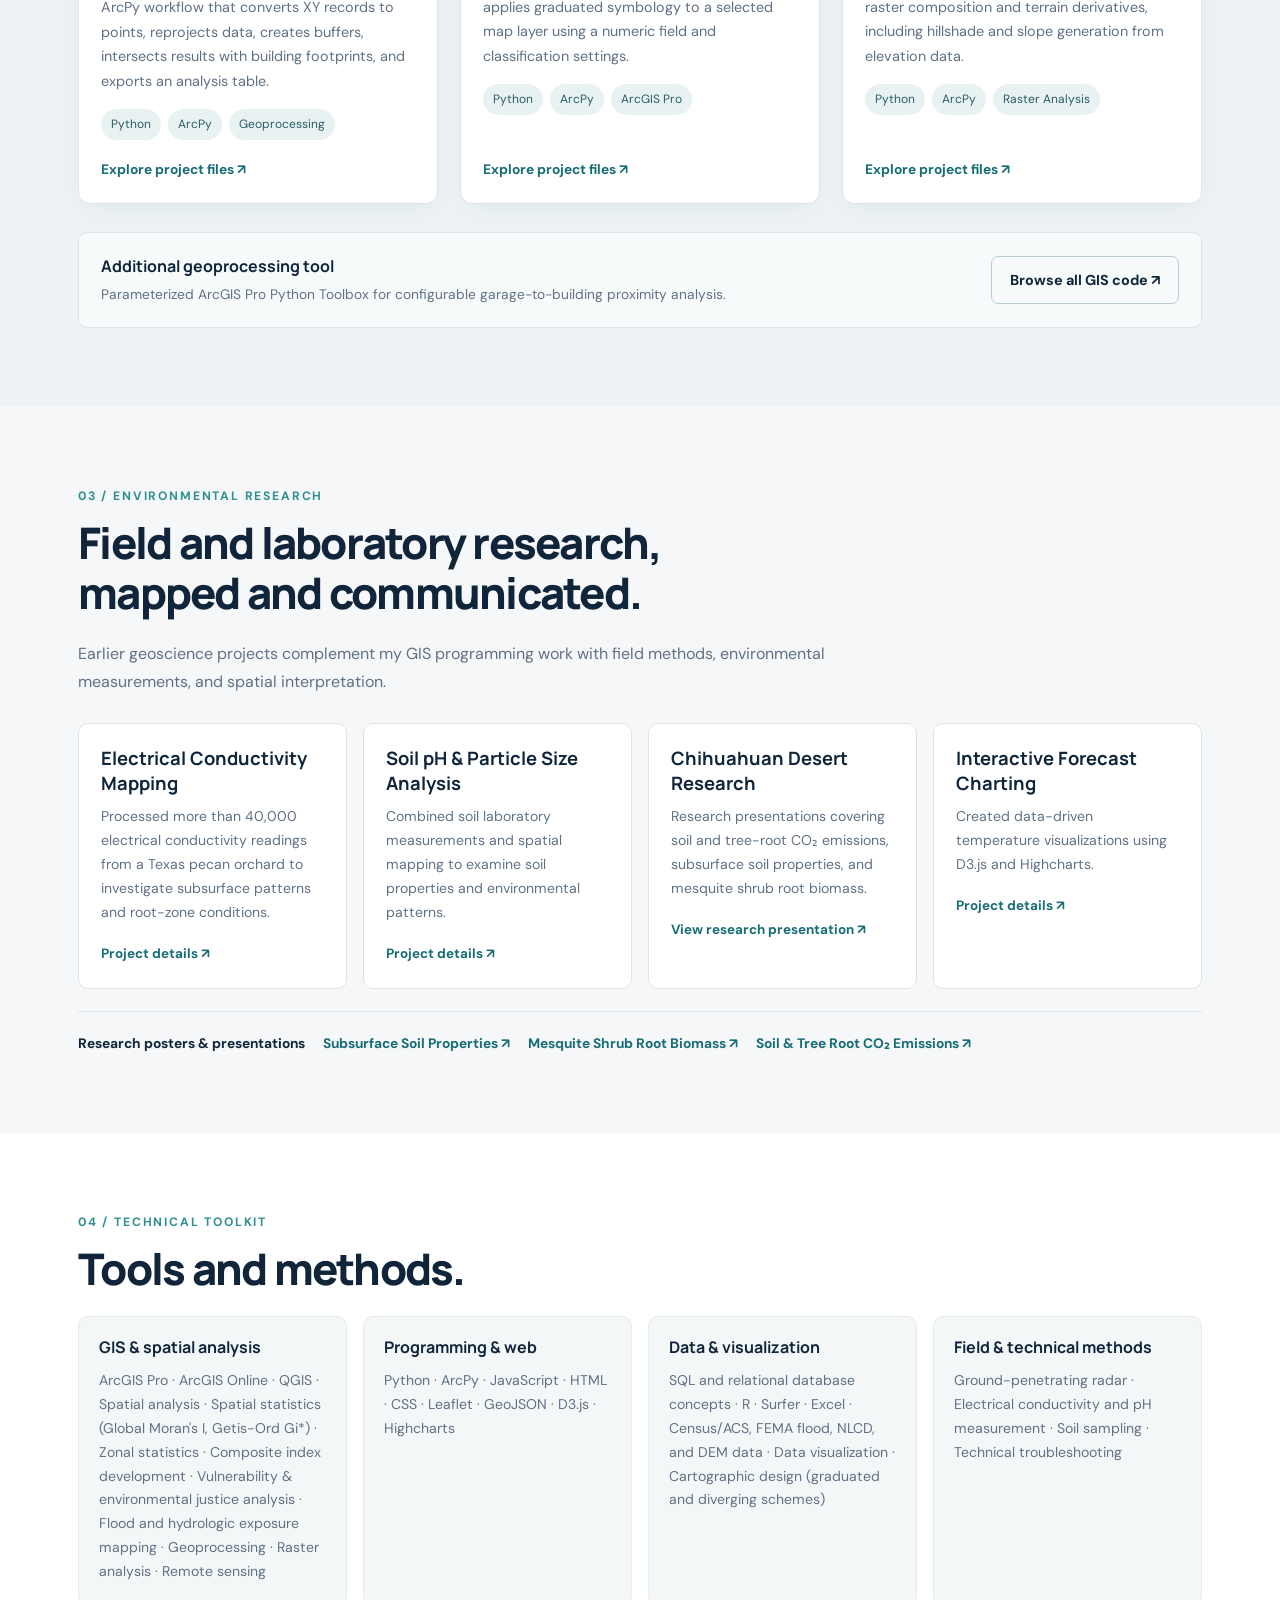
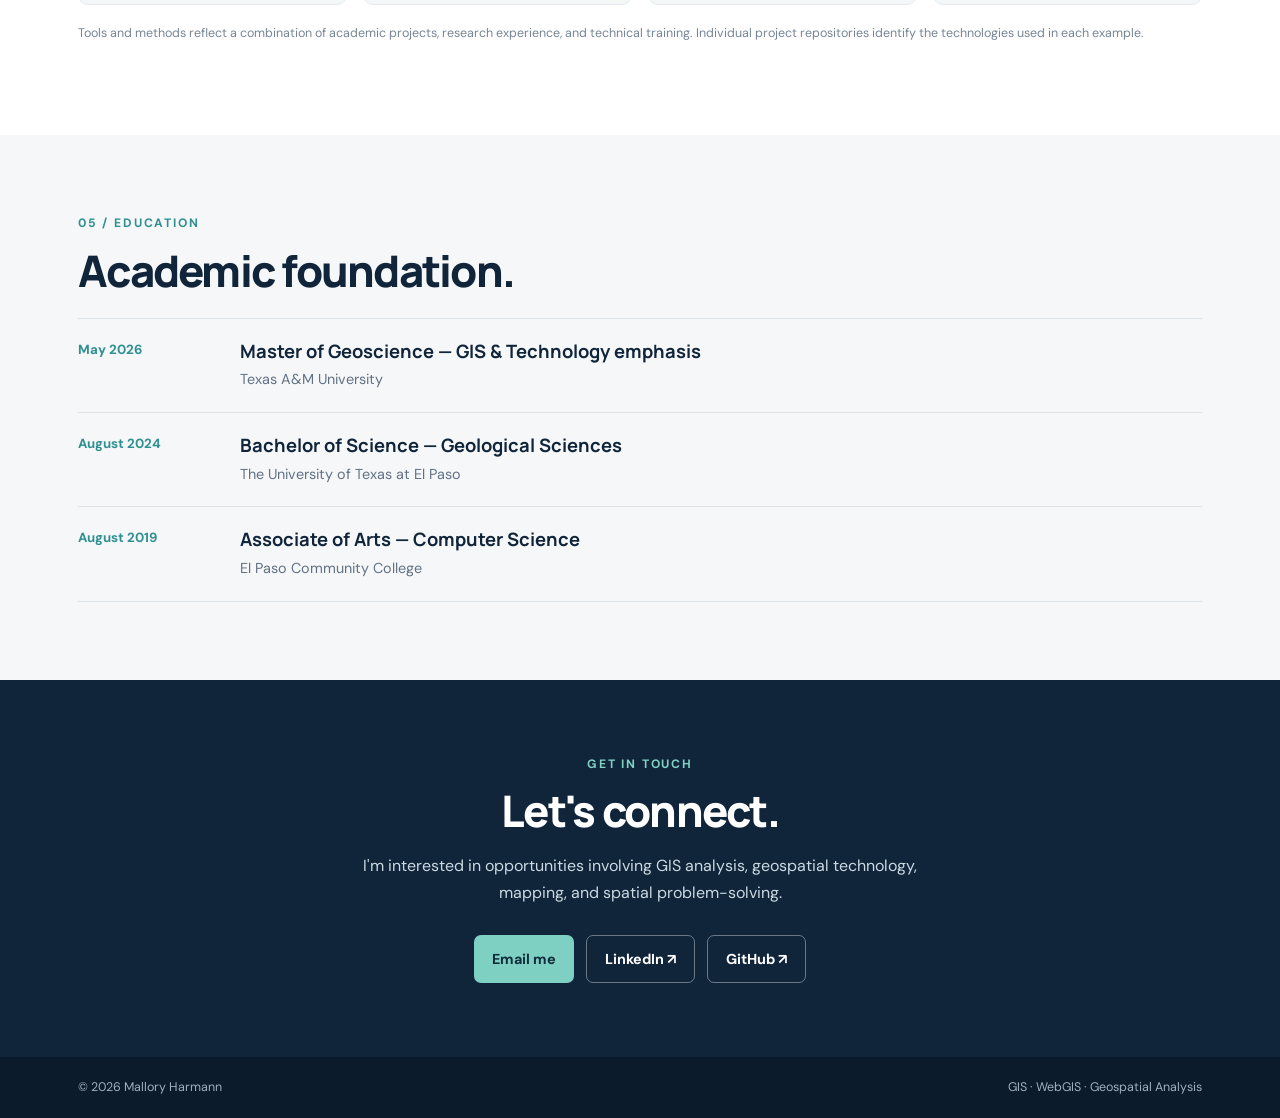
==== commit 2b64eba4: "Update index.html" ====
--- a/index.html
+++ b/index.html
@@ -15,6 +15,7 @@
       <a class="brand" href="index.html" aria-label="Mallory Harmann home">MH<span>.</span></a>
       <nav aria-label="Main navigation">
         <a href="#about">About</a>
+        <a href="#thesis.html">Thesis</a>
         <a href="#webgis">WebGIS</a>
         <a href="#programming">GIS Programming</a>
         <a href="#research">Research</a>
@@ -187,9 +188,9 @@
     <section class="section skills-section" id="skills">
       <div class="section-heading"><p class="eyebrow">04 / Technical toolkit</p><h2>Tools and methods.</h2></div>
       <div class="skills-grid">
-        <div class="skill-group"><h3>GIS &amp; spatial analysis</h3><p>ArcGIS Pro · ArcGIS Online · QGIS · Spatial analysis · Geoprocessing · Raster analysis · Remote sensing</p></div>
+        <div class="skill-group"><h3>GIS &amp; spatial analysis</h3><p>ArcGIS Pro · ArcGIS Online · QGIS · Spatial analysis · Spatial statistics (Global Moran's I, Getis-Ord Gi*) · Zonal statistics · Composite index development · Vulnerability &amp; environmental justice analysis · Flood and hydrologic exposure mapping · Geoprocessing · Raster analysis · Remote sensing</p></div>
         <div class="skill-group"><h3>Programming &amp; web</h3><p>Python · ArcPy · JavaScript · HTML · CSS · Leaflet · GeoJSON · D3.js · Highcharts</p></div>
-        <div class="skill-group"><h3>Data &amp; visualization</h3><p>SQL and relational database concepts · R · Surfer · Excel · Data visualization · Cartographic design</p></div>
+        <div class="skill-group"><h3>Data &amp; visualization</h3><p>SQL and relational database concepts · R · Surfer · Excel · Census/ACS, FEMA flood, NLCD, and DEM data · Data visualization · Cartographic design (graduated and diverging schemes)</p></div>
         <div class="skill-group"><h3>Field &amp; technical methods</h3><p>Ground-penetrating radar · Electrical conductivity and pH measurement · Soil sampling · Technical troubleshooting</p></div>
       </div>
       <p class="skills-note">Tools and methods reflect a combination of academic projects, research experience, and technical training. Individual project repositories identify the technologies used in each example.</p>
--- a/style.css
+++ b/style.css
@@ -29,10 +29,22 @@
   border-radius: 10px;
   box-shadow: 0 4px 18px rgba(0, 0, 0, 0.12);
 }
-.about-intro {
+
+/* About Section Layout */
+.about-content {
   display: flex;
   flex-direction: column;
-  gap: 20px;
+  align-items: center;
+  width: 100%;
+  max-width: 1000px;
+  margin: 0 auto;
+}
+
+.about-photo {
+  display: flex;
+  justify-content: center;
+  width: 100%;
+  margin: 10px 0 30px;
 }
 
 .profile-photo {
@@ -44,3 +56,43 @@
   border-radius: 12px;
   box-shadow: 0 8px 24px rgba(16, 36, 58, 0.15);
 }
+
+.about-text {
+  width: 100%;
+  max-width: 900px;
+  margin: 0 auto;
+}
+
+.about-text p {
+  line-height: 1.8;
+  margin-bottom: 18px;
+}
+
+.about-text .lead {
+  font-size: 1.08rem;
+  font-weight: 500;
+}
+
+
+/* Make the About heading span the full section width */
+.about-section .section-heading {
+  width: 100%;
+  max-width: none;
+  text-align: center;
+}
+
+.about-section .section-heading h2 {
+  width: 100%;
+  max-width: none;
+  white-space: nowrap;
+  font-size: clamp(1.4rem, 3vw, 2.6rem);
+  text-align: center;
+}
+
+/* Allow wrapping on smaller screens to prevent overflow */
+@media (max-width: 768px) {
+  .about-section .section-heading h2 {
+    white-space: normal;
+    font-size: 1.8rem;
+  }
+}
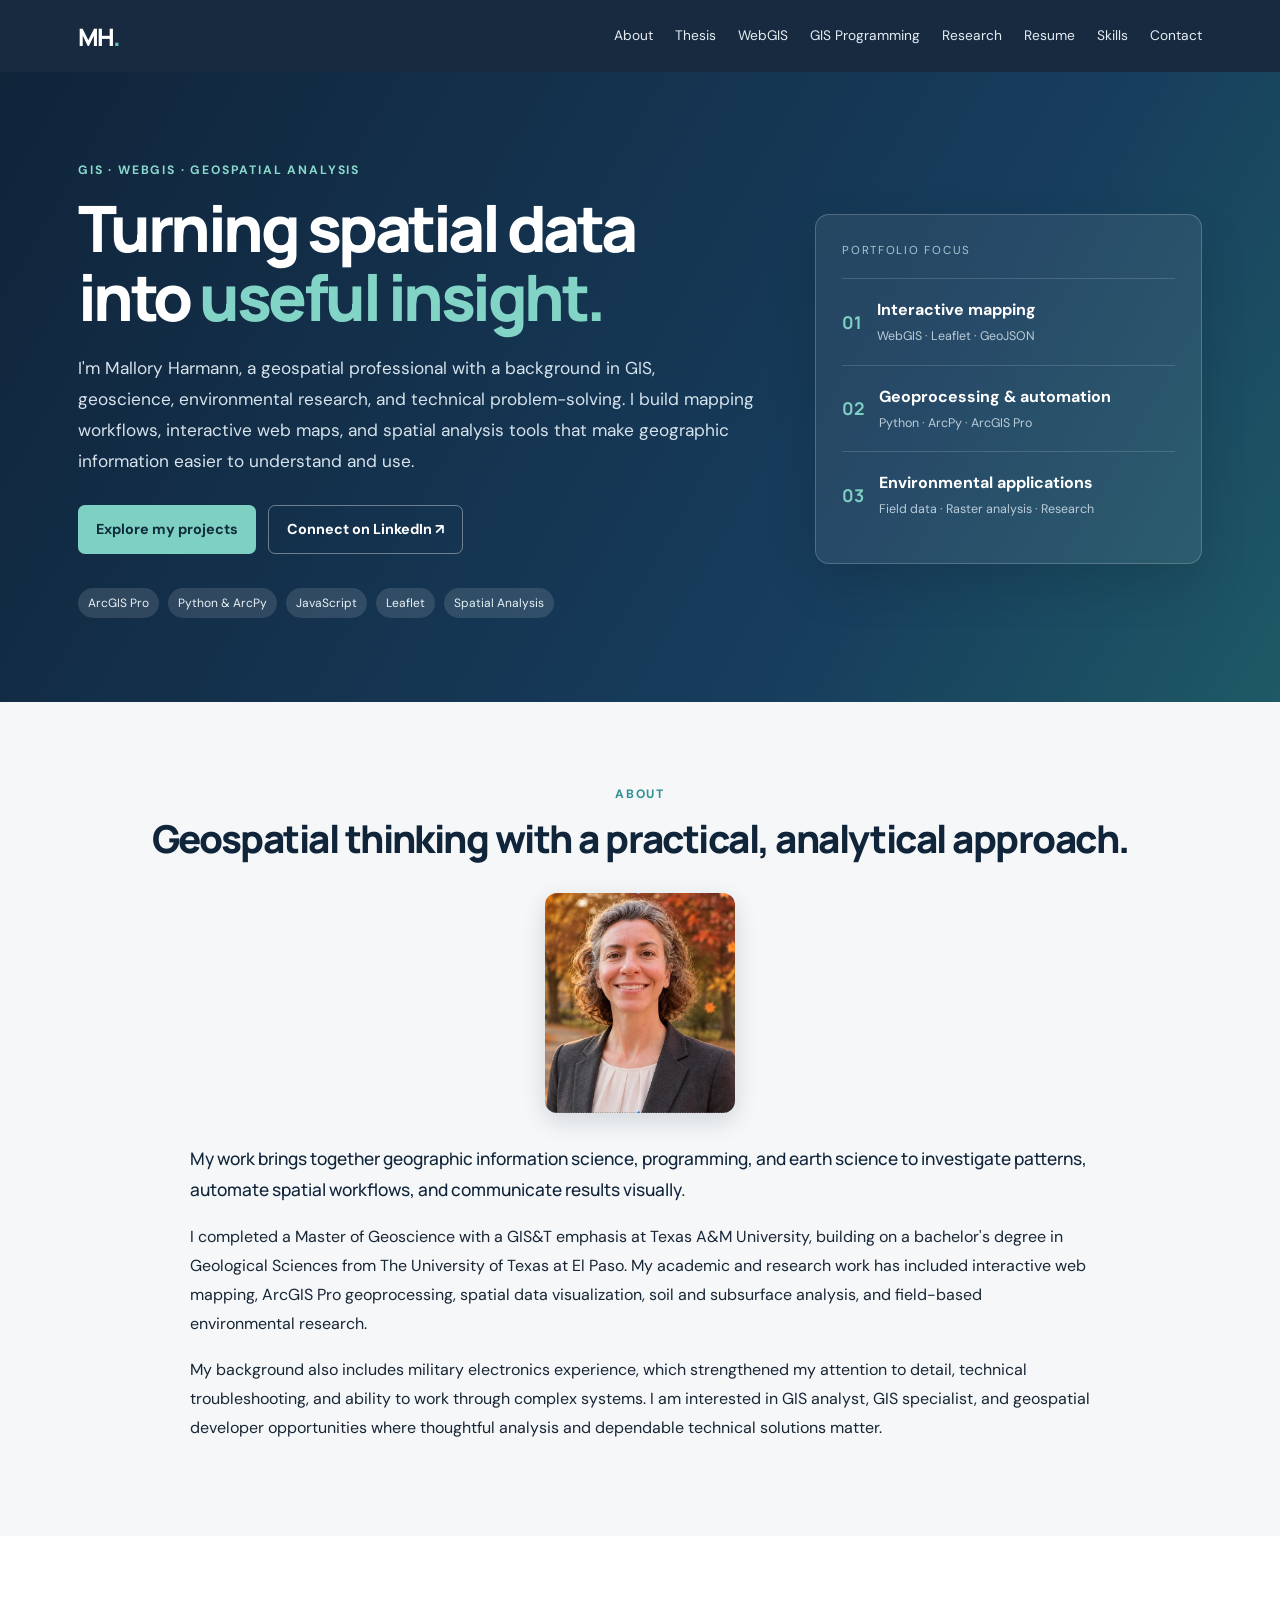
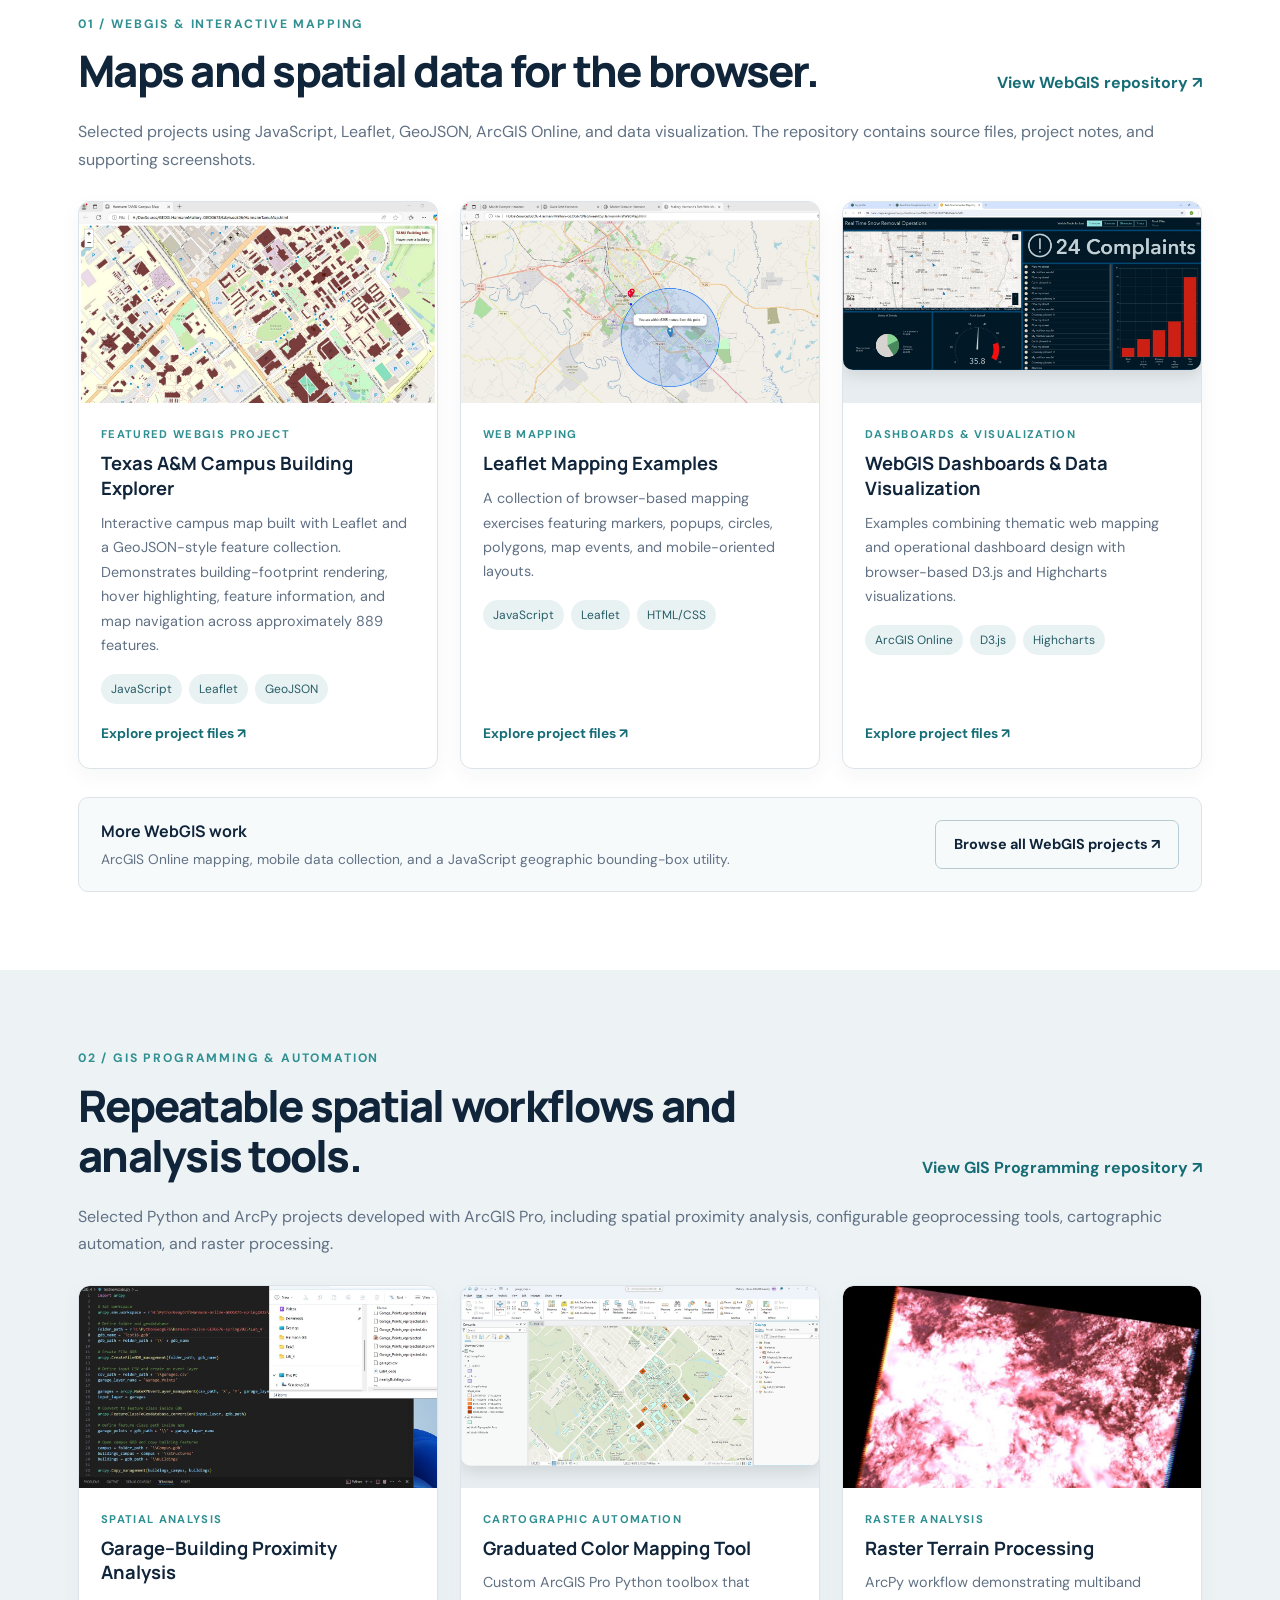
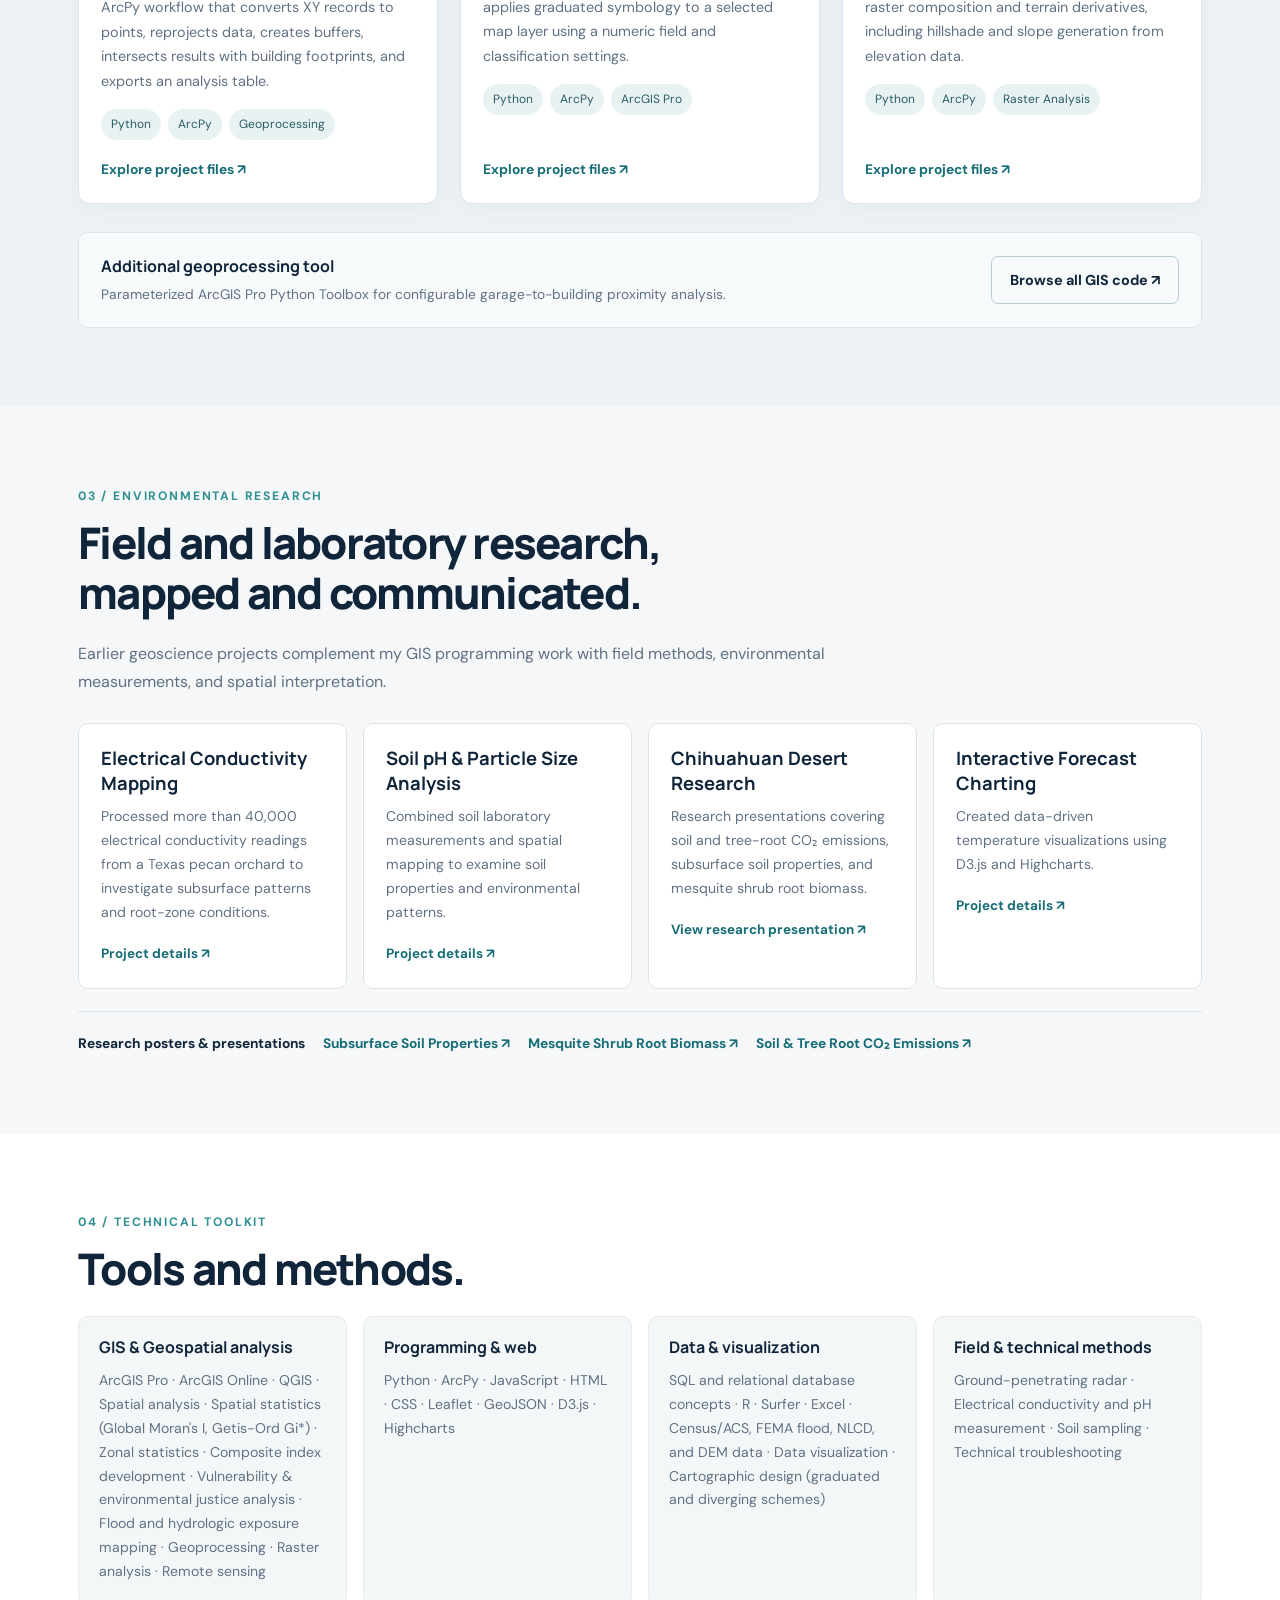
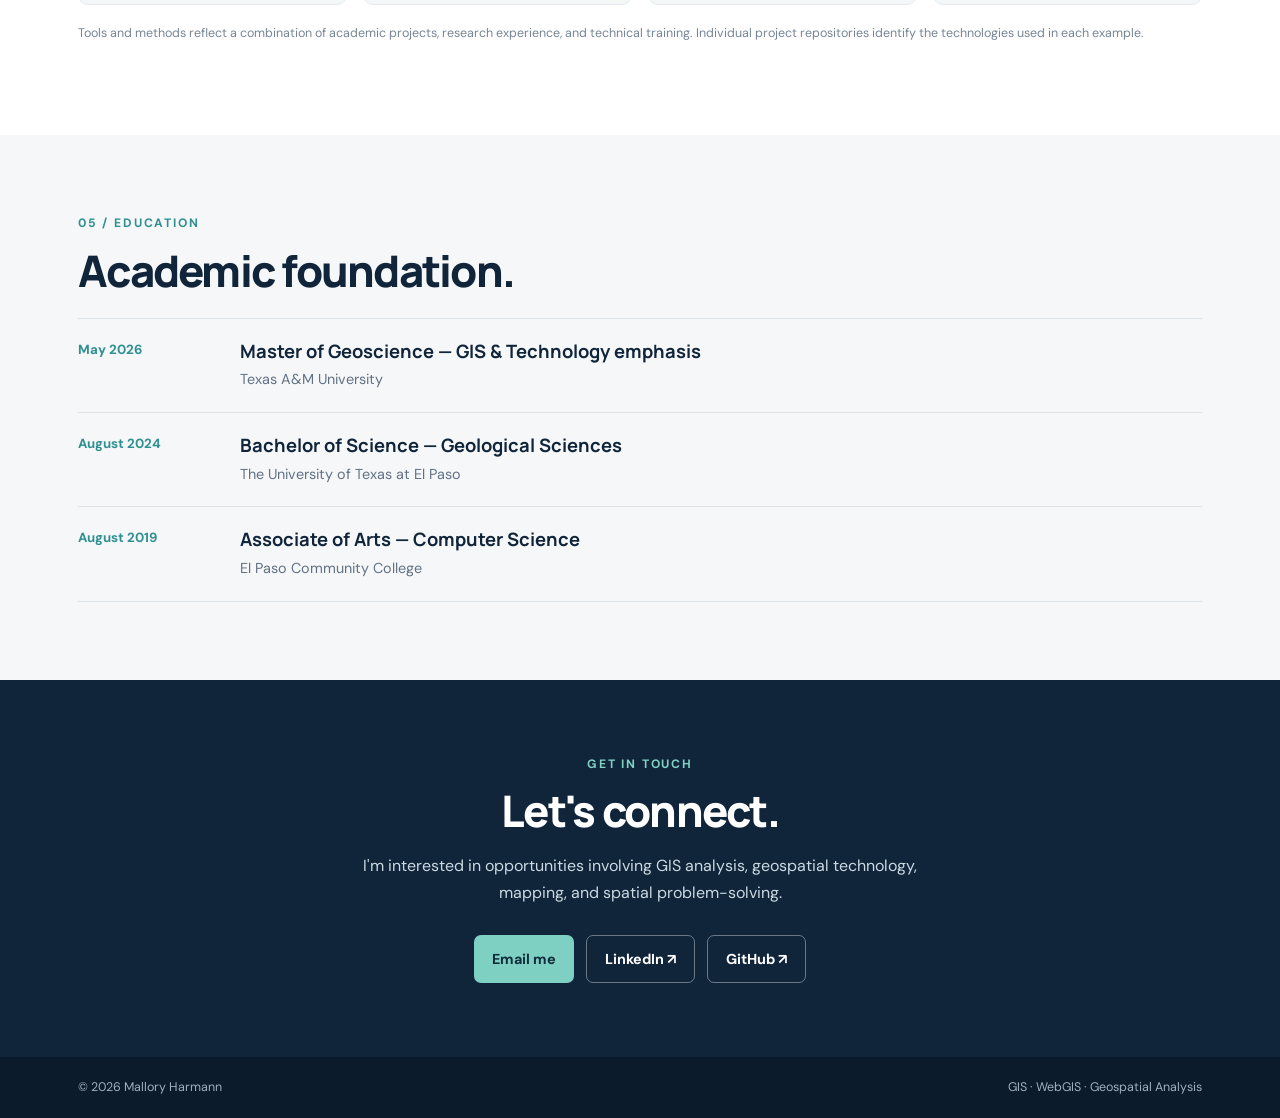
==== commit e319ffb0: "Update index.html" ====
--- a/index.html
+++ b/index.html
@@ -188,7 +188,7 @@
     <section class="section skills-section" id="skills">
       <div class="section-heading"><p class="eyebrow">04 / Technical toolkit</p><h2>Tools and methods.</h2></div>
       <div class="skills-grid">
-        <div class="skill-group"><h3>GIS &amp; spatial analysis</h3><p>ArcGIS Pro · ArcGIS Online · QGIS · Spatial analysis · Spatial statistics (Global Moran's I, Getis-Ord Gi*) · Zonal statistics · Composite index development · Vulnerability &amp; environmental justice analysis · Flood and hydrologic exposure mapping · Geoprocessing · Raster analysis · Remote sensing</p></div>
+        <div class="skill-group"><h3>GIS &amp; Geospatial analysis</h3><p>ArcGIS Pro · ArcGIS Online · QGIS · Spatial analysis · Spatial statistics (Global Moran's I, Getis-Ord Gi*) · Zonal statistics · Composite index development · Vulnerability &amp; environmental justice analysis · Flood and hydrologic exposure mapping · Geoprocessing · Raster analysis · Remote sensing</p></div>
         <div class="skill-group"><h3>Programming &amp; web</h3><p>Python · ArcPy · JavaScript · HTML · CSS · Leaflet · GeoJSON · D3.js · Highcharts</p></div>
         <div class="skill-group"><h3>Data &amp; visualization</h3><p>SQL and relational database concepts · R · Surfer · Excel · Census/ACS, FEMA flood, NLCD, and DEM data · Data visualization · Cartographic design (graduated and diverging schemes)</p></div>
         <div class="skill-group"><h3>Field &amp; technical methods</h3><p>Ground-penetrating radar · Electrical conductivity and pH measurement · Soil sampling · Technical troubleshooting</p></div>
